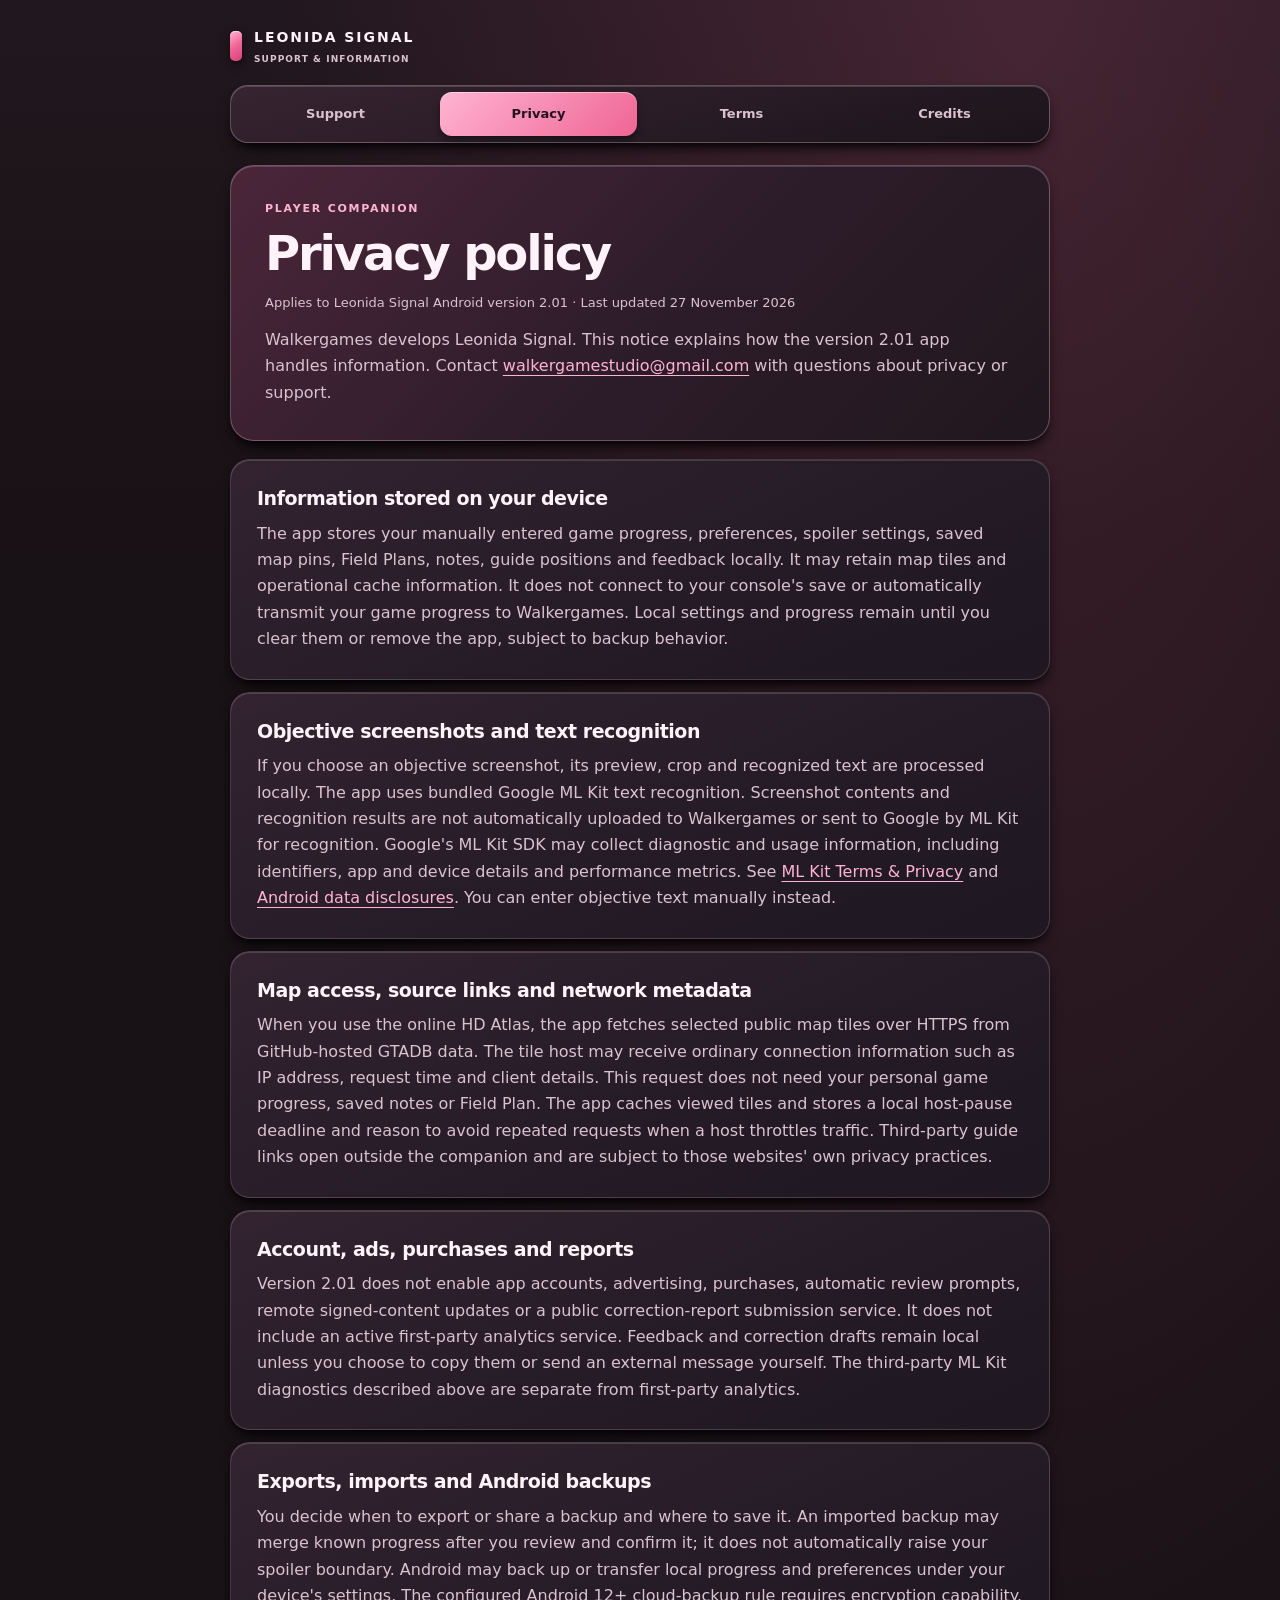
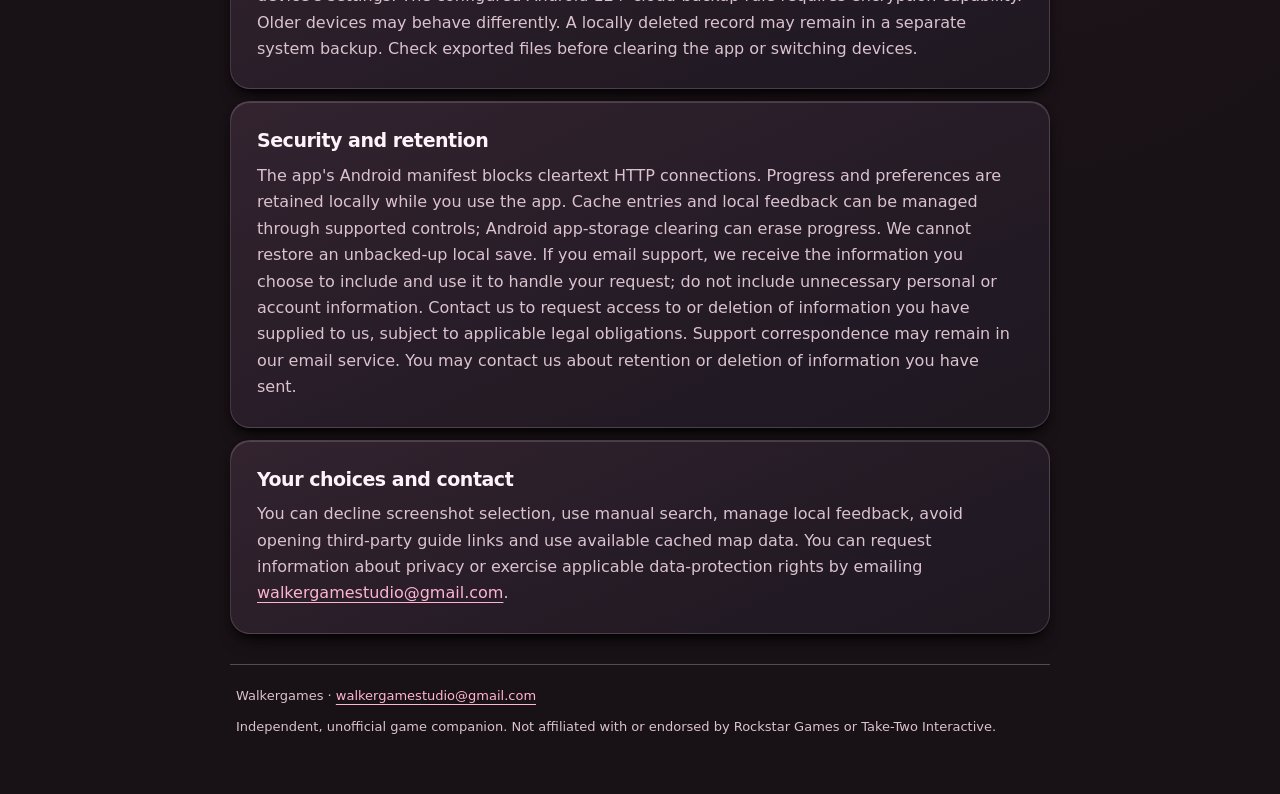
==== privacy.html @ 20c1fa0f "Publish support site: privacy.html" ====
<!doctype html>
<html lang="en"><head><meta charset="utf-8"><meta name="viewport" content="width=device-width,initial-scale=1"><meta name="robots" content="noindex,follow"><meta name="theme-color" content="#181115"><meta name="color-scheme" content="dark"><meta http-equiv="Content-Security-Policy" content="default-src 'none'; style-src 'self'; base-uri 'none'; form-action 'none'"><title>Privacy policy | Leonida Signal</title><link rel="stylesheet" href="style.css"></head><body><a class="skip" href="#content">Skip to content</a><main id="content"><header><div class="brand"><span>LEONIDA SIGNAL<small>SUPPORT &amp; INFORMATION</small></span></div><nav aria-label="Support pages"><a href="index.html">Support</a><a href="privacy.html" aria-current="page">Privacy</a><a href="terms.html">Terms</a><a href="credits.html">Credits</a></nav></header><div class="intro"><p class="eyebrow">Player companion</p><h1>Privacy policy</h1><p class="meta">Applies to Leonida Signal Android version 2.01 · Last updated 27 November 2026</p>
<p>Walkergames develops Leonida Signal. This notice explains how the version 2.01 app handles information. Contact <a href="mailto:walkergamestudio@gmail.com">walkergamestudio@gmail.com</a> with questions about privacy or support.</p>
</div><section class="section"><h2>Information stored on your device</h2><p>The app stores your manually entered game progress, preferences, spoiler settings, saved map pins, Field Plans, notes, guide positions and feedback locally. It may retain map tiles and operational cache information. It does not connect to your console's save or automatically transmit your game progress to Walkergames. Local settings and progress remain until you clear them or remove the app, subject to backup behavior.</p>
</section><section class="section"><h2>Objective screenshots and text recognition</h2><p>If you choose an objective screenshot, its preview, crop and recognized text are processed locally. The app uses bundled Google ML Kit text recognition. Screenshot contents and recognition results are not automatically uploaded to Walkergames or sent to Google by ML Kit for recognition. Google's ML Kit SDK may collect diagnostic and usage information, including identifiers, app and device details and performance metrics. See <a href="https://developers.google.com/ml-kit/terms">ML Kit Terms &amp; Privacy</a> and <a href="https://developers.google.com/ml-kit/android-data-disclosure">Android data disclosures</a>. You can enter objective text manually instead.</p>
</section><section class="section"><h2>Map access, source links and network metadata</h2><p>When you use the online HD Atlas, the app fetches selected public map tiles over HTTPS from GitHub-hosted GTADB data. The tile host may receive ordinary connection information such as IP address, request time and client details. This request does not need your personal game progress, saved notes or Field Plan. The app caches viewed tiles and stores a local host-pause deadline and reason to avoid repeated requests when a host throttles traffic. Third-party guide links open outside the companion and are subject to those websites' own privacy practices.</p>
</section><section class="section"><h2>Account, ads, purchases and reports</h2><p>Version 2.01 does not enable app accounts, advertising, purchases, automatic review prompts, remote signed-content updates or a public correction-report submission service. It does not include an active first-party analytics service. Feedback and correction drafts remain local unless you choose to copy them or send an external message yourself. The third-party ML Kit diagnostics described above are separate from first-party analytics.</p>
</section><section class="section"><h2>Exports, imports and Android backups</h2><p>You decide when to export or share a backup and where to save it. An imported backup may merge known progress after you review and confirm it; it does not automatically raise your spoiler boundary. Android may back up or transfer local progress and preferences under your device's settings. The configured Android 12+ cloud-backup rule requires encryption capability. Older devices may behave differently. A locally deleted record may remain in a separate system backup. Check exported files before clearing the app or switching devices.</p>
</section><section class="section"><h2>Security and retention</h2><p>The app's Android manifest blocks cleartext HTTP connections. Progress and preferences are retained locally while you use the app. Cache entries and local feedback can be managed through supported controls; Android app-storage clearing can erase progress. We cannot restore an unbacked-up local save. If you email support, we receive the information you choose to include and use it to handle your request; do not include unnecessary personal or account information. Contact us to request access to or deletion of information you have supplied to us, subject to applicable legal obligations. Support correspondence may remain in our email service. You may contact us about retention or deletion of information you have sent.</p>
</section><section class="section"><h2>Your choices and contact</h2><p>You can decline screenshot selection, use manual search, manage local feedback, avoid opening third-party guide links and use available cached map data. You can request information about privacy or exercise applicable data-protection rights by emailing <a href="mailto:walkergamestudio@gmail.com">walkergamestudio@gmail.com</a>.</p></section><footer>Walkergames · <a href="mailto:walkergamestudio@gmail.com">walkergamestudio@gmail.com</a><p>Independent, unofficial game companion. Not affiliated with or endorsed by Rockstar Games or Take-Two Interactive.</p></footer></main></body></html>
---- style.css ----
/* Leonida Signal: app-matched dark surfaces, pink gradients and tight depth.
   No external fonts, images, libraries or tracking. */
:root{color-scheme:dark;--ink:#181115;--panel:#21171e;--text:#fff2f8;--muted:#dbc2cf;--pink:#ef6595;--light:#ffb4d2;--deep:#d8417a;--rim:rgba(255,221,238,.28);--depth:inset 0 1px 0 rgba(255,255,255,.15),0 5px 9px -4px rgba(0,0,0,.9),0 11px 19px -10px rgba(0,0,0,.96)}
*{box-sizing:border-box}html{background:var(--ink);font:16px/1.65 system-ui,-apple-system,BlinkMacSystemFont,"Segoe UI",sans-serif;color:var(--text)}body{margin:0;background:radial-gradient(ellipse at 80% 0,rgba(239,101,149,.18),transparent 48rem),linear-gradient(180deg,#21171e,#181115 35rem)}main{width:min(100% - 32px,820px);margin:auto;padding:18px 0 56px}header{padding:8px 0 22px;display:flex;flex-direction:column;gap:18px}.brand{font-size:14px;font-weight:900;letter-spacing:.14em;color:#fff2f8;display:flex;align-items:center;gap:12px}.brand:before{content:"";width:12px;height:30px;border-radius:5px;background:linear-gradient(145deg,#ffb4d2,#ef6595,#d8417a);box-shadow:0 3px 8px #0008,inset 0 1px 0 #fff8}.brand span{display:block}.brand small{display:block;font-size:9px;letter-spacing:.12em;font-weight:650;color:var(--muted);margin-top:3px}nav{display:grid;grid-template-columns:repeat(4,minmax(0,1fr));gap:6px;background:linear-gradient(165deg,#372431,#1c141b);padding:6px;border:1px solid var(--rim);border-radius:18px;box-shadow:var(--depth)}nav a{min-width:0;min-height:44px;display:flex;align-items:center;justify-content:center;text-decoration:none;font-size:13px;font-weight:700;border-radius:12px;color:var(--muted)}nav a[aria-current=page]{color:#24131e;background:linear-gradient(135deg,#ffb4d2,#ef6595);box-shadow:inset 0 1px 0 #fff6,0 4px 7px #0006}nav a:hover:not([aria-current]){background:#fff1;color:var(--text)}.intro{position:relative;overflow:hidden;background:linear-gradient(135deg,#4b2639 0%,#2c1c29 55%,#21171e 100%);border:1px solid var(--rim);border-radius:24px;padding:clamp(20px,4vw,34px);box-shadow:var(--depth);margin:0 0 18px}.eyebrow{color:var(--light);font-size:11px;font-weight:800;letter-spacing:.16em;text-transform:uppercase;margin:0 0 8px}h1{font-size:clamp(31px,6vw,48px);letter-spacing:-.045em;line-height:1.13;margin:0 0 12px;font-weight:850}h2{font-size:19px;line-height:1.3;letter-spacing:-.025em;margin:0 0 10px;font-weight:750}p{margin:0 0 13px;color:var(--muted)}p:last-child{margin-bottom:0}a{color:var(--light);text-underline-offset:4px;overflow-wrap:anywhere}a:focus-visible{outline:2px solid var(--light);outline-offset:4px}.section{background:linear-gradient(155deg,#32232f,#211923 75%,#1f1821);border:1px solid rgba(255,221,238,.16);border-radius:20px;padding:clamp(18px,3vw,26px);margin:12px 0;box-shadow:var(--depth)}.meta{font-size:13px;color:var(--muted)}.bento{display:grid;grid-template-columns:1fr 1fr;gap:12px;margin:18px 0}.bento a{display:flex;flex-direction:column;min-height:126px;gap:8px;padding:18px;border:1px solid var(--rim);background:linear-gradient(145deg,#362331,#211923);border-radius:20px;text-decoration:none;box-shadow:var(--depth);color:var(--text)}.bento strong{font-size:18px}.bento small{color:var(--muted);font-size:13px}.bento .arrow{margin-top:auto;align-self:flex-end;display:grid;place-items:center;width:30px;height:30px;background:linear-gradient(155deg,#553647,#2b1d2a);border:1px solid var(--rim);border-radius:50%;color:var(--light)}.contact{display:inline-flex;align-items:center;min-height:44px;margin-top:12px;padding:10px 16px;border-radius:12px;background:linear-gradient(135deg,#ffb4d2,#ef6595);color:#27121f;text-decoration:none;font-weight:800;box-shadow:0 4px 9px #0009;max-width:100%}footer{border-top:1px solid var(--rim);padding:20px 6px 0;margin-top:30px;font-size:13px;color:var(--muted)}footer p{margin-top:10px}.skip{position:absolute;left:-9999px}.skip:focus{left:12px;top:8px;background:#21171e;padding:10px;z-index:10}@media(max-width:370px){main{width:calc(100% - 22px)}nav a{font-size:12px}.bento{grid-template-columns:1fr}.intro{padding:20px}}@media(prefers-reduced-motion:reduce){*{scroll-behavior:auto}}
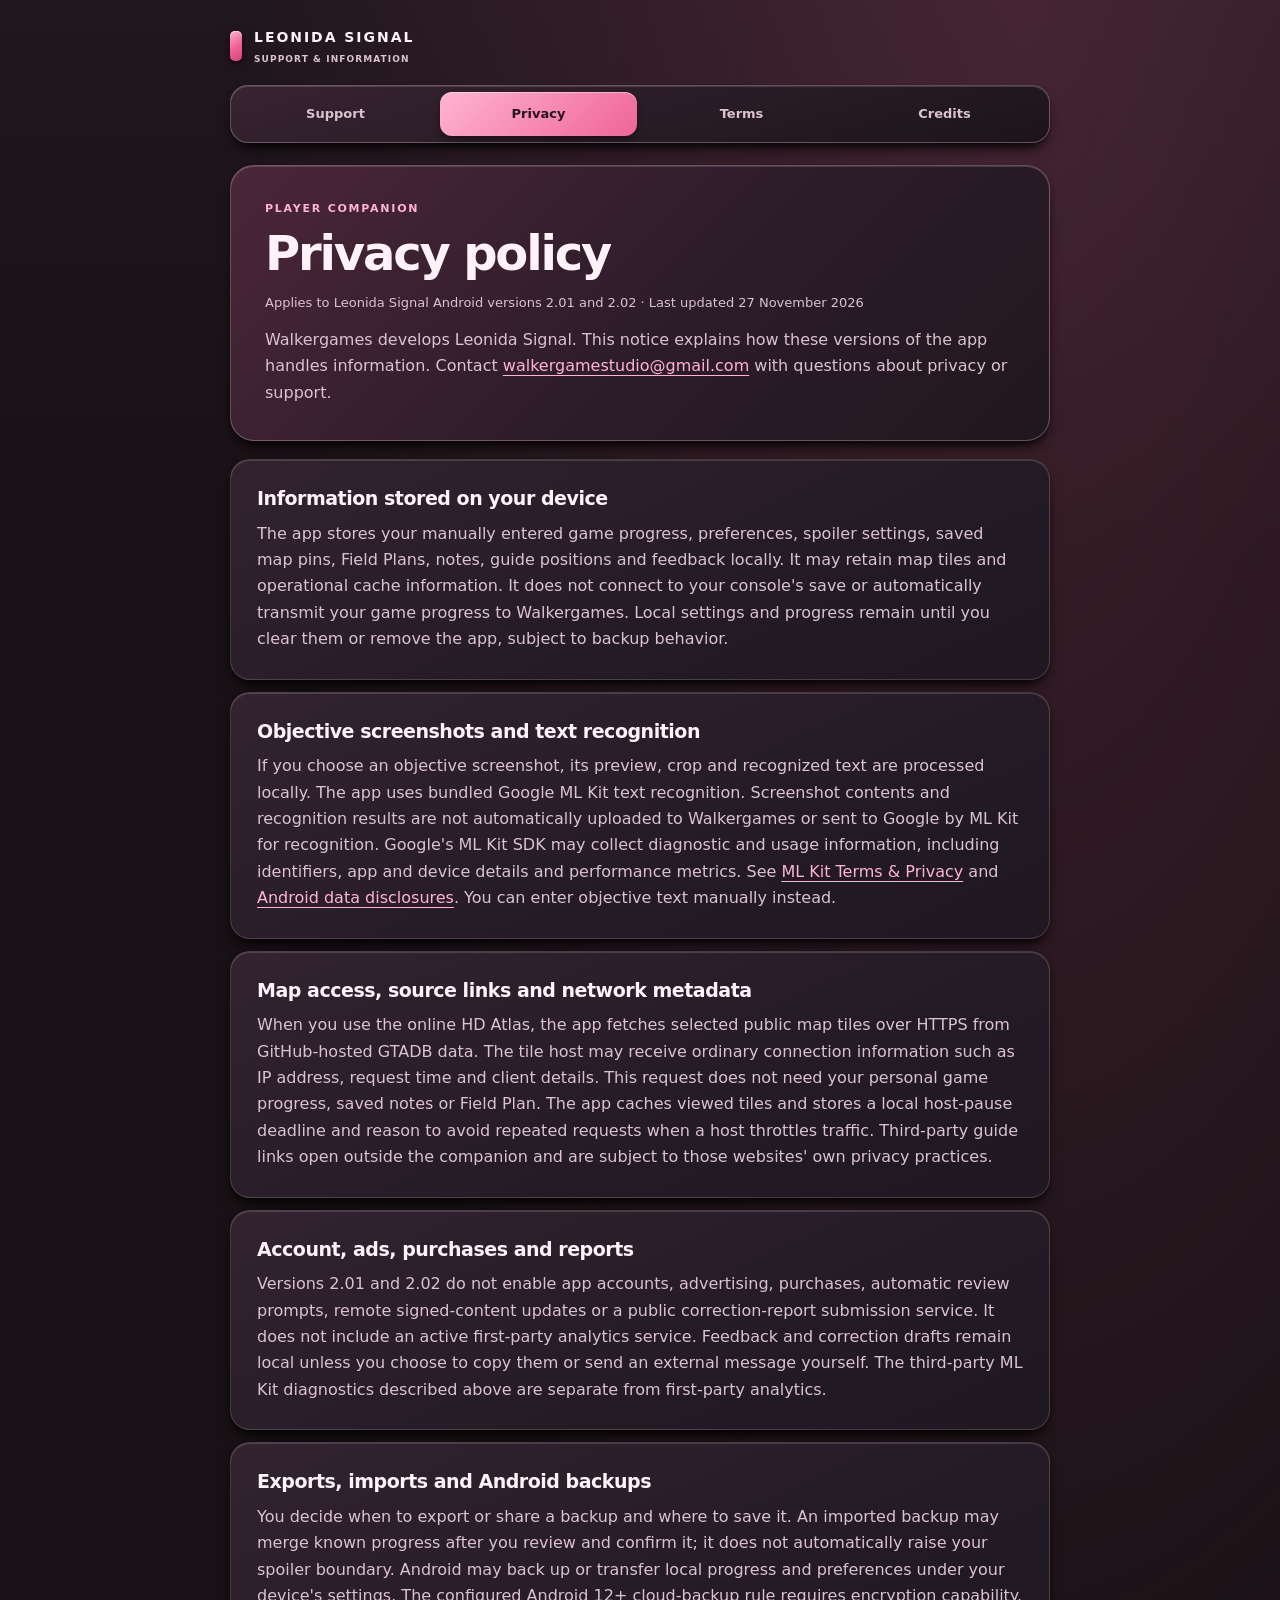
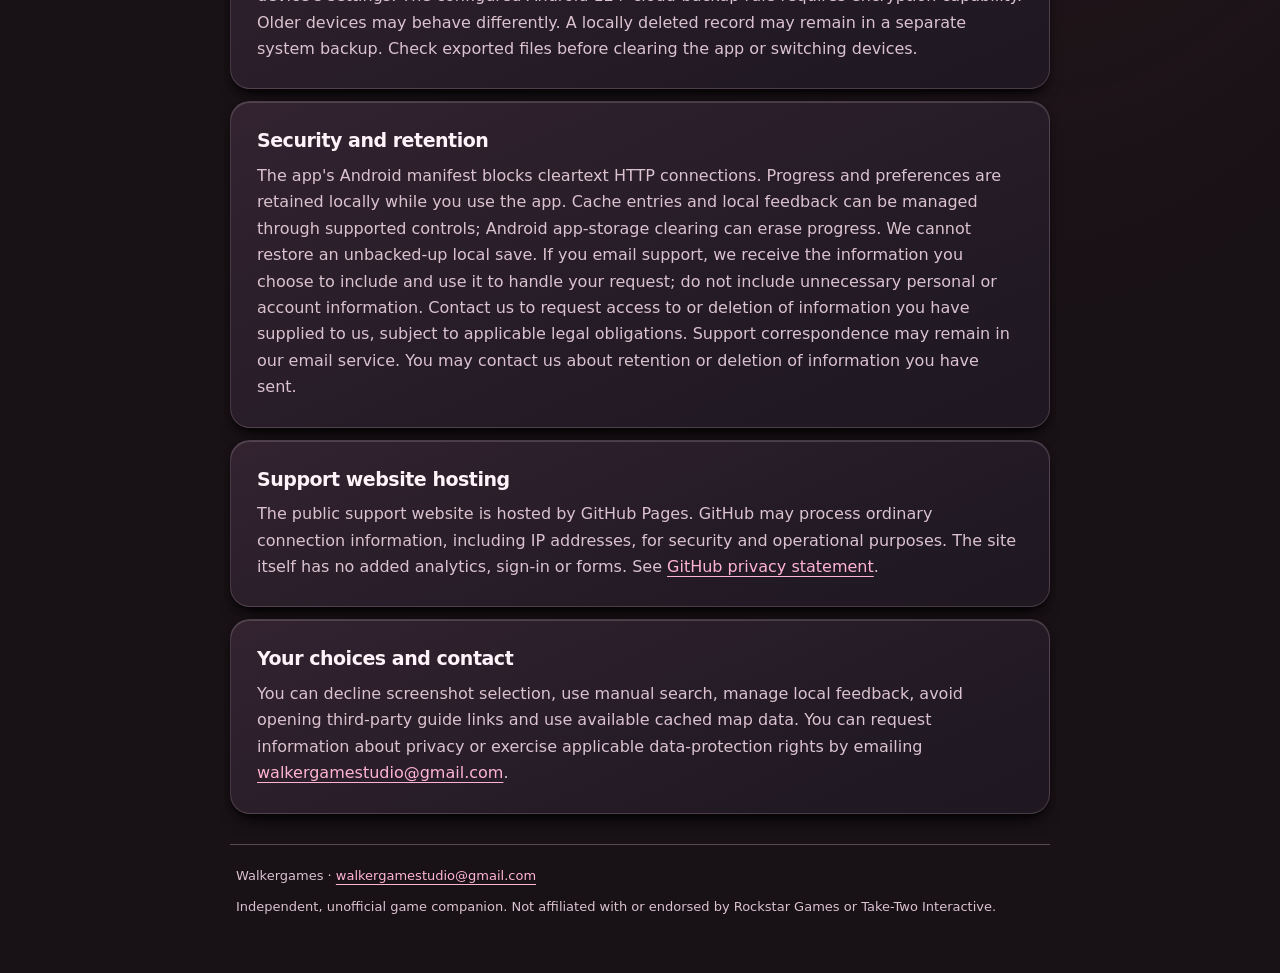
==== commit 6941aec5: "Keep support notice aligned with compliance-only app update" ====
--- a/privacy.html
+++ b/privacy.html
@@ -1,10 +1,10 @@
 <!doctype html>
-<html lang="en"><head><meta charset="utf-8"><meta name="viewport" content="width=device-width,initial-scale=1"><meta name="robots" content="noindex,follow"><meta name="theme-color" content="#181115"><meta name="color-scheme" content="dark"><meta http-equiv="Content-Security-Policy" content="default-src 'none'; style-src 'self'; base-uri 'none'; form-action 'none'"><title>Privacy policy | Leonida Signal</title><link rel="stylesheet" href="style.css"></head><body><a class="skip" href="#content">Skip to content</a><main id="content"><header><div class="brand"><span>LEONIDA SIGNAL<small>SUPPORT &amp; INFORMATION</small></span></div><nav aria-label="Support pages"><a href="index.html">Support</a><a href="privacy.html" aria-current="page">Privacy</a><a href="terms.html">Terms</a><a href="credits.html">Credits</a></nav></header><div class="intro"><p class="eyebrow">Player companion</p><h1>Privacy policy</h1><p class="meta">Applies to Leonida Signal Android version 2.01 · Last updated 27 November 2026</p>
-<p>Walkergames develops Leonida Signal. This notice explains how the version 2.01 app handles information. Contact <a href="mailto:walkergamestudio@gmail.com">walkergamestudio@gmail.com</a> with questions about privacy or support.</p>
+<html lang="en"><head><meta charset="utf-8"><meta name="viewport" content="width=device-width,initial-scale=1"><meta name="robots" content="noindex,follow"><meta name="theme-color" content="#181115"><meta name="color-scheme" content="dark"><meta http-equiv="Content-Security-Policy" content="default-src 'none'; style-src 'self'; base-uri 'none'; form-action 'none'"><title>Privacy policy | Leonida Signal</title><link rel="stylesheet" href="style.css"></head><body><a class="skip" href="#content">Skip to content</a><main id="content"><header><div class="brand"><span>LEONIDA SIGNAL<small>SUPPORT &amp; INFORMATION</small></span></div><nav aria-label="Support pages"><a href="index.html">Support</a><a href="privacy.html" aria-current="page">Privacy</a><a href="terms.html">Terms</a><a href="credits.html">Credits</a></nav></header><div class="intro"><p class="eyebrow">Player companion</p><h1>Privacy policy</h1><p class="meta">Applies to Leonida Signal Android versions 2.01 and 2.02 · Last updated 27 November 2026</p>
+<p>Walkergames develops Leonida Signal. This notice explains how these versions of the app handles information. Contact <a href="mailto:walkergamestudio@gmail.com">walkergamestudio@gmail.com</a> with questions about privacy or support.</p>
 </div><section class="section"><h2>Information stored on your device</h2><p>The app stores your manually entered game progress, preferences, spoiler settings, saved map pins, Field Plans, notes, guide positions and feedback locally. It may retain map tiles and operational cache information. It does not connect to your console's save or automatically transmit your game progress to Walkergames. Local settings and progress remain until you clear them or remove the app, subject to backup behavior.</p>
 </section><section class="section"><h2>Objective screenshots and text recognition</h2><p>If you choose an objective screenshot, its preview, crop and recognized text are processed locally. The app uses bundled Google ML Kit text recognition. Screenshot contents and recognition results are not automatically uploaded to Walkergames or sent to Google by ML Kit for recognition. Google's ML Kit SDK may collect diagnostic and usage information, including identifiers, app and device details and performance metrics. See <a href="https://developers.google.com/ml-kit/terms">ML Kit Terms &amp; Privacy</a> and <a href="https://developers.google.com/ml-kit/android-data-disclosure">Android data disclosures</a>. You can enter objective text manually instead.</p>
 </section><section class="section"><h2>Map access, source links and network metadata</h2><p>When you use the online HD Atlas, the app fetches selected public map tiles over HTTPS from GitHub-hosted GTADB data. The tile host may receive ordinary connection information such as IP address, request time and client details. This request does not need your personal game progress, saved notes or Field Plan. The app caches viewed tiles and stores a local host-pause deadline and reason to avoid repeated requests when a host throttles traffic. Third-party guide links open outside the companion and are subject to those websites' own privacy practices.</p>
-</section><section class="section"><h2>Account, ads, purchases and reports</h2><p>Version 2.01 does not enable app accounts, advertising, purchases, automatic review prompts, remote signed-content updates or a public correction-report submission service. It does not include an active first-party analytics service. Feedback and correction drafts remain local unless you choose to copy them or send an external message yourself. The third-party ML Kit diagnostics described above are separate from first-party analytics.</p>
+</section><section class="section"><h2>Account, ads, purchases and reports</h2><p>Versions 2.01 and 2.02 do not enable app accounts, advertising, purchases, automatic review prompts, remote signed-content updates or a public correction-report submission service. It does not include an active first-party analytics service. Feedback and correction drafts remain local unless you choose to copy them or send an external message yourself. The third-party ML Kit diagnostics described above are separate from first-party analytics.</p>
 </section><section class="section"><h2>Exports, imports and Android backups</h2><p>You decide when to export or share a backup and where to save it. An imported backup may merge known progress after you review and confirm it; it does not automatically raise your spoiler boundary. Android may back up or transfer local progress and preferences under your device's settings. The configured Android 12+ cloud-backup rule requires encryption capability. Older devices may behave differently. A locally deleted record may remain in a separate system backup. Check exported files before clearing the app or switching devices.</p>
 </section><section class="section"><h2>Security and retention</h2><p>The app's Android manifest blocks cleartext HTTP connections. Progress and preferences are retained locally while you use the app. Cache entries and local feedback can be managed through supported controls; Android app-storage clearing can erase progress. We cannot restore an unbacked-up local save. If you email support, we receive the information you choose to include and use it to handle your request; do not include unnecessary personal or account information. Contact us to request access to or deletion of information you have supplied to us, subject to applicable legal obligations. Support correspondence may remain in our email service. You may contact us about retention or deletion of information you have sent.</p>
-</section><section class="section"><h2>Your choices and contact</h2><p>You can decline screenshot selection, use manual search, manage local feedback, avoid opening third-party guide links and use available cached map data. You can request information about privacy or exercise applicable data-protection rights by emailing <a href="mailto:walkergamestudio@gmail.com">walkergamestudio@gmail.com</a>.</p></section><footer>Walkergames · <a href="mailto:walkergamestudio@gmail.com">walkergamestudio@gmail.com</a><p>Independent, unofficial game companion. Not affiliated with or endorsed by Rockstar Games or Take-Two Interactive.</p></footer></main></body></html>+</section><section class="section"><h2>Support website hosting</h2><p>The public support website is hosted by GitHub Pages. GitHub may process ordinary connection information, including IP addresses, for security and operational purposes. The site itself has no added analytics, sign-in or forms. See <a href="https://docs.github.com/en/site-policy/privacy-policies/github-general-privacy-statement">GitHub privacy statement</a>.</p></section><section class="section"><h2>Your choices and contact</h2><p>You can decline screenshot selection, use manual search, manage local feedback, avoid opening third-party guide links and use available cached map data. You can request information about privacy or exercise applicable data-protection rights by emailing <a href="mailto:walkergamestudio@gmail.com">walkergamestudio@gmail.com</a>.</p></section><footer>Walkergames · <a href="mailto:walkergamestudio@gmail.com">walkergamestudio@gmail.com</a><p>Independent, unofficial game companion. Not affiliated with or endorsed by Rockstar Games or Take-Two Interactive.</p></footer></main></body></html>
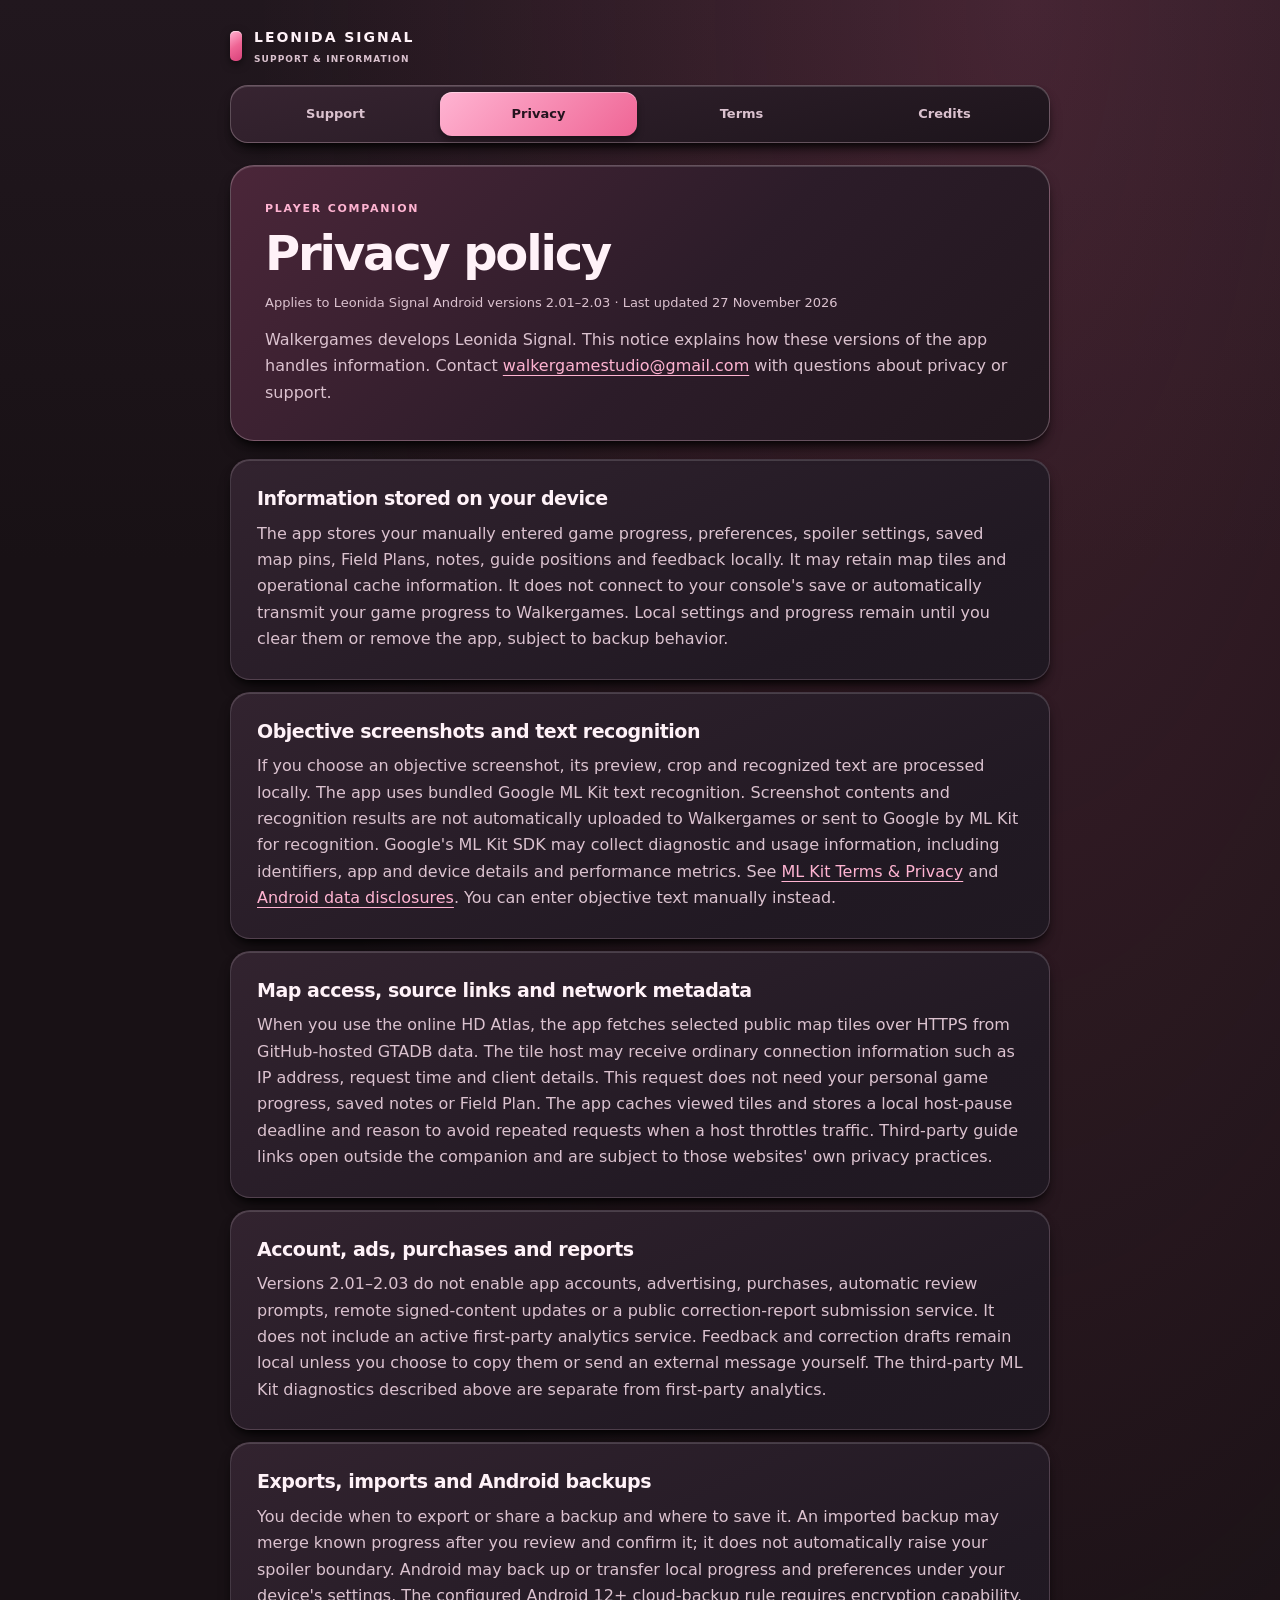
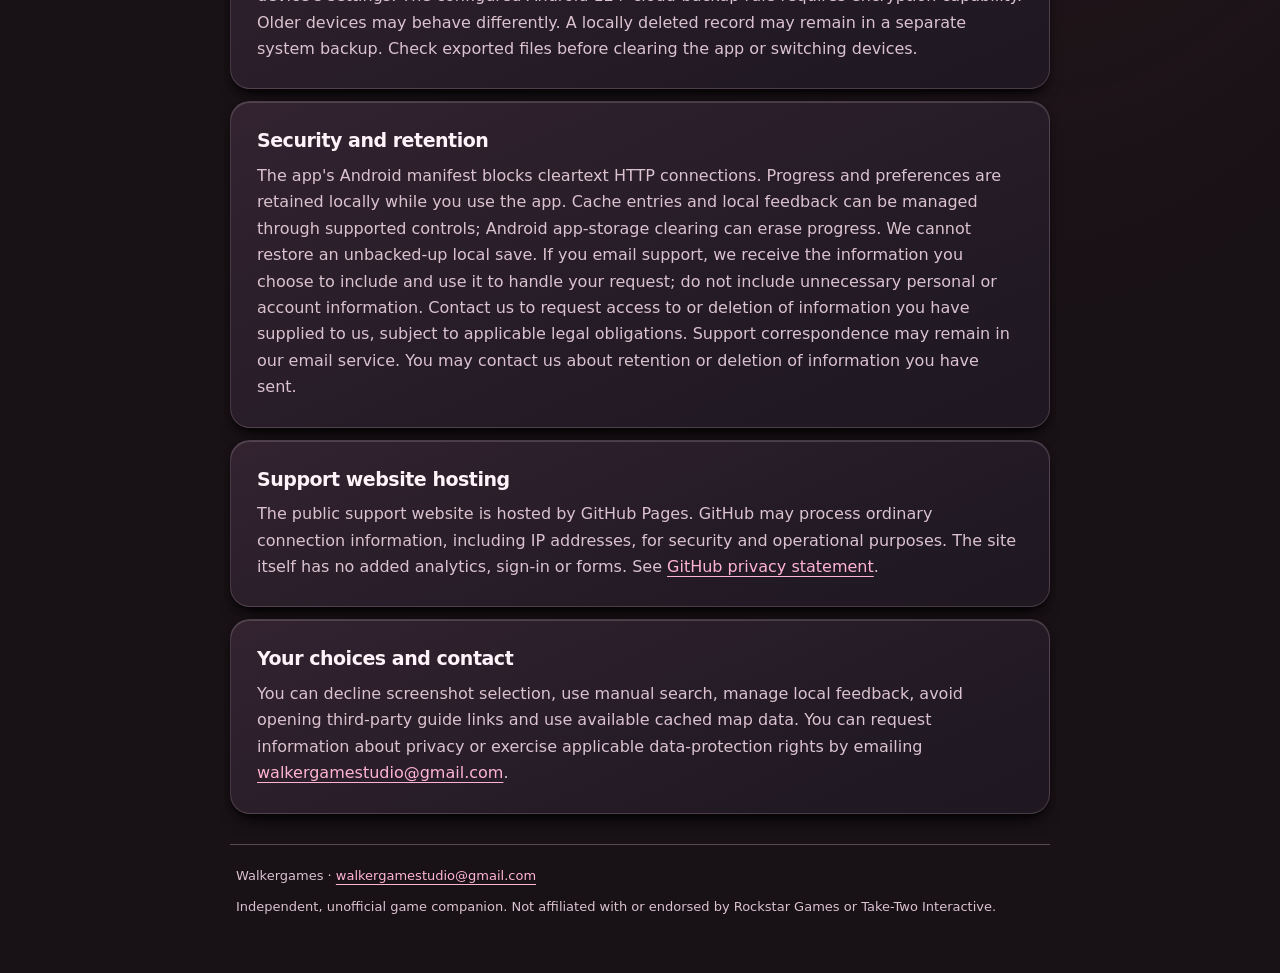
==== commit efbacafe: "Include lifecycle-only Android update in existing policy scope" ====
--- a/privacy.html
+++ b/privacy.html
@@ -1,10 +1,10 @@
 <!doctype html>
-<html lang="en"><head><meta charset="utf-8"><meta name="viewport" content="width=device-width,initial-scale=1"><meta name="robots" content="noindex,follow"><meta name="theme-color" content="#181115"><meta name="color-scheme" content="dark"><meta http-equiv="Content-Security-Policy" content="default-src 'none'; style-src 'self'; base-uri 'none'; form-action 'none'"><title>Privacy policy | Leonida Signal</title><link rel="stylesheet" href="style.css"></head><body><a class="skip" href="#content">Skip to content</a><main id="content"><header><div class="brand"><span>LEONIDA SIGNAL<small>SUPPORT &amp; INFORMATION</small></span></div><nav aria-label="Support pages"><a href="index.html">Support</a><a href="privacy.html" aria-current="page">Privacy</a><a href="terms.html">Terms</a><a href="credits.html">Credits</a></nav></header><div class="intro"><p class="eyebrow">Player companion</p><h1>Privacy policy</h1><p class="meta">Applies to Leonida Signal Android versions 2.01 and 2.02 · Last updated 27 November 2026</p>
+<html lang="en"><head><meta charset="utf-8"><meta name="viewport" content="width=device-width,initial-scale=1"><meta name="robots" content="noindex,follow"><meta name="theme-color" content="#181115"><meta name="color-scheme" content="dark"><meta http-equiv="Content-Security-Policy" content="default-src 'none'; style-src 'self'; base-uri 'none'; form-action 'none'"><title>Privacy policy | Leonida Signal</title><link rel="stylesheet" href="style.css"></head><body><a class="skip" href="#content">Skip to content</a><main id="content"><header><div class="brand"><span>LEONIDA SIGNAL<small>SUPPORT &amp; INFORMATION</small></span></div><nav aria-label="Support pages"><a href="index.html">Support</a><a href="privacy.html" aria-current="page">Privacy</a><a href="terms.html">Terms</a><a href="credits.html">Credits</a></nav></header><div class="intro"><p class="eyebrow">Player companion</p><h1>Privacy policy</h1><p class="meta">Applies to Leonida Signal Android versions 2.01–2.03 · Last updated 27 November 2026</p>
 <p>Walkergames develops Leonida Signal. This notice explains how these versions of the app handles information. Contact <a href="mailto:walkergamestudio@gmail.com">walkergamestudio@gmail.com</a> with questions about privacy or support.</p>
 </div><section class="section"><h2>Information stored on your device</h2><p>The app stores your manually entered game progress, preferences, spoiler settings, saved map pins, Field Plans, notes, guide positions and feedback locally. It may retain map tiles and operational cache information. It does not connect to your console's save or automatically transmit your game progress to Walkergames. Local settings and progress remain until you clear them or remove the app, subject to backup behavior.</p>
 </section><section class="section"><h2>Objective screenshots and text recognition</h2><p>If you choose an objective screenshot, its preview, crop and recognized text are processed locally. The app uses bundled Google ML Kit text recognition. Screenshot contents and recognition results are not automatically uploaded to Walkergames or sent to Google by ML Kit for recognition. Google's ML Kit SDK may collect diagnostic and usage information, including identifiers, app and device details and performance metrics. See <a href="https://developers.google.com/ml-kit/terms">ML Kit Terms &amp; Privacy</a> and <a href="https://developers.google.com/ml-kit/android-data-disclosure">Android data disclosures</a>. You can enter objective text manually instead.</p>
 </section><section class="section"><h2>Map access, source links and network metadata</h2><p>When you use the online HD Atlas, the app fetches selected public map tiles over HTTPS from GitHub-hosted GTADB data. The tile host may receive ordinary connection information such as IP address, request time and client details. This request does not need your personal game progress, saved notes or Field Plan. The app caches viewed tiles and stores a local host-pause deadline and reason to avoid repeated requests when a host throttles traffic. Third-party guide links open outside the companion and are subject to those websites' own privacy practices.</p>
-</section><section class="section"><h2>Account, ads, purchases and reports</h2><p>Versions 2.01 and 2.02 do not enable app accounts, advertising, purchases, automatic review prompts, remote signed-content updates or a public correction-report submission service. It does not include an active first-party analytics service. Feedback and correction drafts remain local unless you choose to copy them or send an external message yourself. The third-party ML Kit diagnostics described above are separate from first-party analytics.</p>
+</section><section class="section"><h2>Account, ads, purchases and reports</h2><p>Versions 2.01–2.03 do not enable app accounts, advertising, purchases, automatic review prompts, remote signed-content updates or a public correction-report submission service. It does not include an active first-party analytics service. Feedback and correction drafts remain local unless you choose to copy them or send an external message yourself. The third-party ML Kit diagnostics described above are separate from first-party analytics.</p>
 </section><section class="section"><h2>Exports, imports and Android backups</h2><p>You decide when to export or share a backup and where to save it. An imported backup may merge known progress after you review and confirm it; it does not automatically raise your spoiler boundary. Android may back up or transfer local progress and preferences under your device's settings. The configured Android 12+ cloud-backup rule requires encryption capability. Older devices may behave differently. A locally deleted record may remain in a separate system backup. Check exported files before clearing the app or switching devices.</p>
 </section><section class="section"><h2>Security and retention</h2><p>The app's Android manifest blocks cleartext HTTP connections. Progress and preferences are retained locally while you use the app. Cache entries and local feedback can be managed through supported controls; Android app-storage clearing can erase progress. We cannot restore an unbacked-up local save. If you email support, we receive the information you choose to include and use it to handle your request; do not include unnecessary personal or account information. Contact us to request access to or deletion of information you have supplied to us, subject to applicable legal obligations. Support correspondence may remain in our email service. You may contact us about retention or deletion of information you have sent.</p>
 </section><section class="section"><h2>Support website hosting</h2><p>The public support website is hosted by GitHub Pages. GitHub may process ordinary connection information, including IP addresses, for security and operational purposes. The site itself has no added analytics, sign-in or forms. See <a href="https://docs.github.com/en/site-policy/privacy-policies/github-general-privacy-statement">GitHub privacy statement</a>.</p></section><section class="section"><h2>Your choices and contact</h2><p>You can decline screenshot selection, use manual search, manage local feedback, avoid opening third-party guide links and use available cached map data. You can request information about privacy or exercise applicable data-protection rights by emailing <a href="mailto:walkergamestudio@gmail.com">walkergamestudio@gmail.com</a>.</p></section><footer>Walkergames · <a href="mailto:walkergamestudio@gmail.com">walkergamestudio@gmail.com</a><p>Independent, unofficial game companion. Not affiliated with or endorsed by Rockstar Games or Take-Two Interactive.</p></footer></main></body></html>
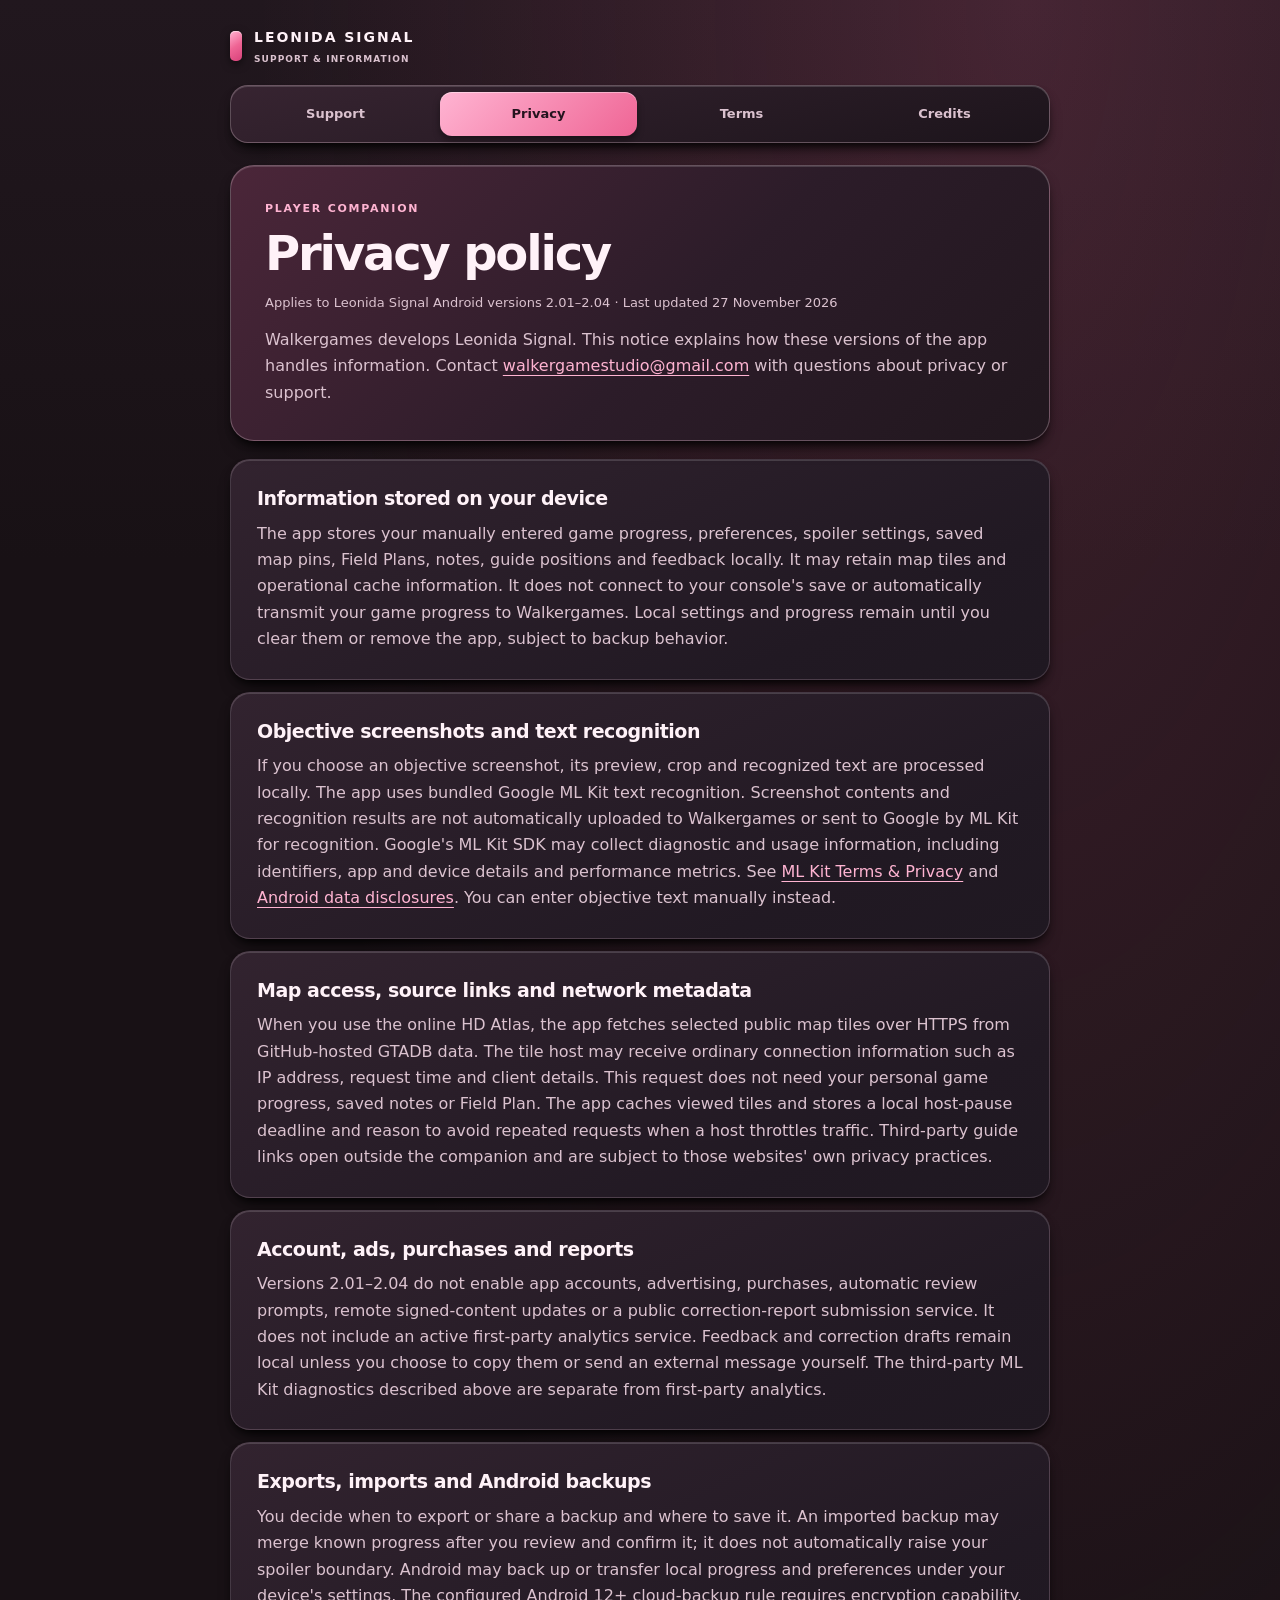
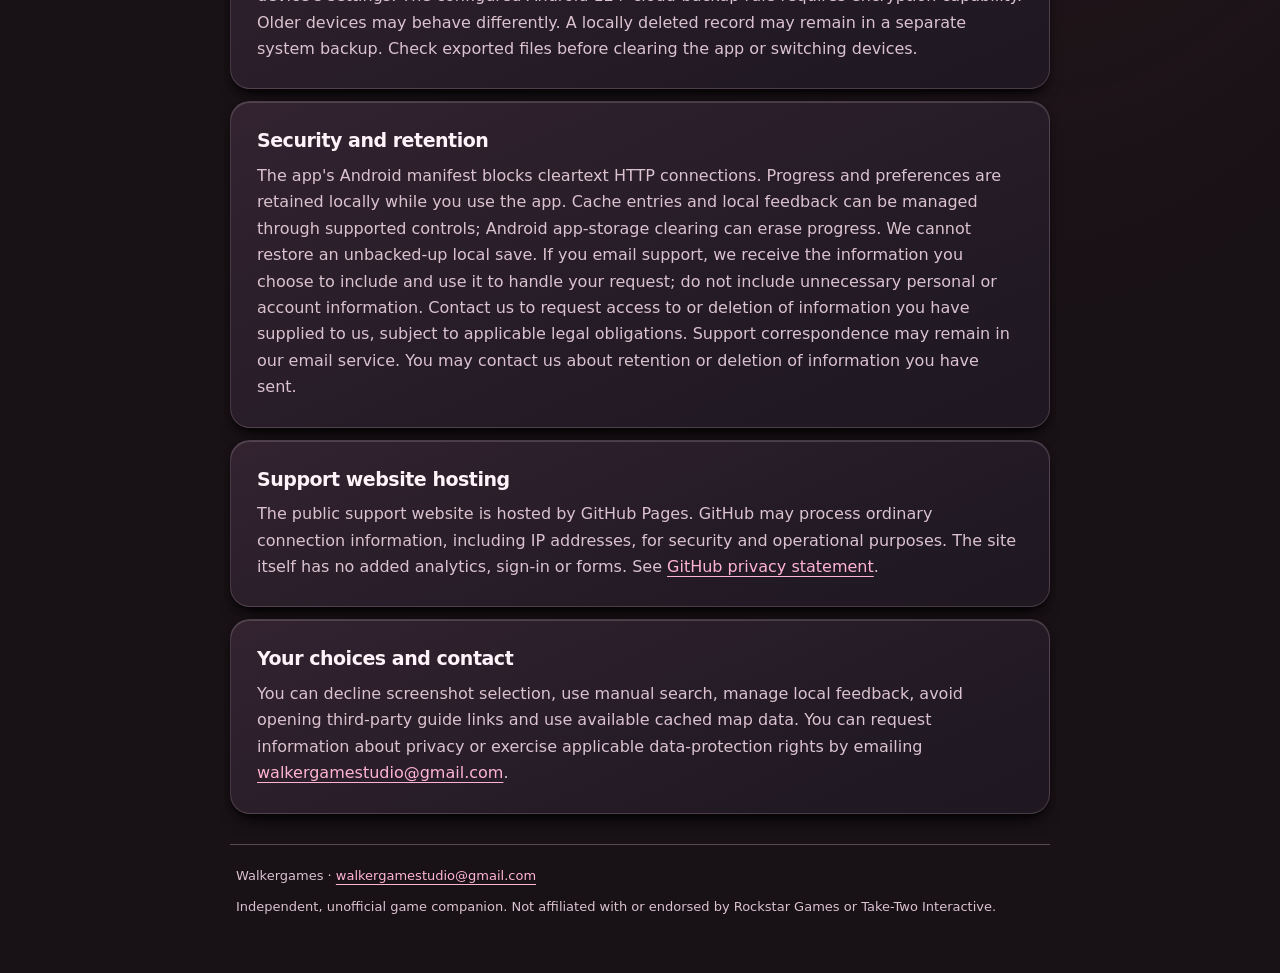
==== commit 892dce3f: "Include optional route content-only update in existing policy scope" ====
--- a/privacy.html
+++ b/privacy.html
@@ -1,10 +1,10 @@
 <!doctype html>
-<html lang="en"><head><meta charset="utf-8"><meta name="viewport" content="width=device-width,initial-scale=1"><meta name="robots" content="noindex,follow"><meta name="theme-color" content="#181115"><meta name="color-scheme" content="dark"><meta http-equiv="Content-Security-Policy" content="default-src 'none'; style-src 'self'; base-uri 'none'; form-action 'none'"><title>Privacy policy | Leonida Signal</title><link rel="stylesheet" href="style.css"></head><body><a class="skip" href="#content">Skip to content</a><main id="content"><header><div class="brand"><span>LEONIDA SIGNAL<small>SUPPORT &amp; INFORMATION</small></span></div><nav aria-label="Support pages"><a href="index.html">Support</a><a href="privacy.html" aria-current="page">Privacy</a><a href="terms.html">Terms</a><a href="credits.html">Credits</a></nav></header><div class="intro"><p class="eyebrow">Player companion</p><h1>Privacy policy</h1><p class="meta">Applies to Leonida Signal Android versions 2.01–2.03 · Last updated 27 November 2026</p>
+<html lang="en"><head><meta charset="utf-8"><meta name="viewport" content="width=device-width,initial-scale=1"><meta name="robots" content="noindex,follow"><meta name="theme-color" content="#181115"><meta name="color-scheme" content="dark"><meta http-equiv="Content-Security-Policy" content="default-src 'none'; style-src 'self'; base-uri 'none'; form-action 'none'"><title>Privacy policy | Leonida Signal</title><link rel="stylesheet" href="style.css"></head><body><a class="skip" href="#content">Skip to content</a><main id="content"><header><div class="brand"><span>LEONIDA SIGNAL<small>SUPPORT &amp; INFORMATION</small></span></div><nav aria-label="Support pages"><a href="index.html">Support</a><a href="privacy.html" aria-current="page">Privacy</a><a href="terms.html">Terms</a><a href="credits.html">Credits</a></nav></header><div class="intro"><p class="eyebrow">Player companion</p><h1>Privacy policy</h1><p class="meta">Applies to Leonida Signal Android versions 2.01–2.04 · Last updated 27 November 2026</p>
 <p>Walkergames develops Leonida Signal. This notice explains how these versions of the app handles information. Contact <a href="mailto:walkergamestudio@gmail.com">walkergamestudio@gmail.com</a> with questions about privacy or support.</p>
 </div><section class="section"><h2>Information stored on your device</h2><p>The app stores your manually entered game progress, preferences, spoiler settings, saved map pins, Field Plans, notes, guide positions and feedback locally. It may retain map tiles and operational cache information. It does not connect to your console's save or automatically transmit your game progress to Walkergames. Local settings and progress remain until you clear them or remove the app, subject to backup behavior.</p>
 </section><section class="section"><h2>Objective screenshots and text recognition</h2><p>If you choose an objective screenshot, its preview, crop and recognized text are processed locally. The app uses bundled Google ML Kit text recognition. Screenshot contents and recognition results are not automatically uploaded to Walkergames or sent to Google by ML Kit for recognition. Google's ML Kit SDK may collect diagnostic and usage information, including identifiers, app and device details and performance metrics. See <a href="https://developers.google.com/ml-kit/terms">ML Kit Terms &amp; Privacy</a> and <a href="https://developers.google.com/ml-kit/android-data-disclosure">Android data disclosures</a>. You can enter objective text manually instead.</p>
 </section><section class="section"><h2>Map access, source links and network metadata</h2><p>When you use the online HD Atlas, the app fetches selected public map tiles over HTTPS from GitHub-hosted GTADB data. The tile host may receive ordinary connection information such as IP address, request time and client details. This request does not need your personal game progress, saved notes or Field Plan. The app caches viewed tiles and stores a local host-pause deadline and reason to avoid repeated requests when a host throttles traffic. Third-party guide links open outside the companion and are subject to those websites' own privacy practices.</p>
-</section><section class="section"><h2>Account, ads, purchases and reports</h2><p>Versions 2.01–2.03 do not enable app accounts, advertising, purchases, automatic review prompts, remote signed-content updates or a public correction-report submission service. It does not include an active first-party analytics service. Feedback and correction drafts remain local unless you choose to copy them or send an external message yourself. The third-party ML Kit diagnostics described above are separate from first-party analytics.</p>
+</section><section class="section"><h2>Account, ads, purchases and reports</h2><p>Versions 2.01–2.04 do not enable app accounts, advertising, purchases, automatic review prompts, remote signed-content updates or a public correction-report submission service. It does not include an active first-party analytics service. Feedback and correction drafts remain local unless you choose to copy them or send an external message yourself. The third-party ML Kit diagnostics described above are separate from first-party analytics.</p>
 </section><section class="section"><h2>Exports, imports and Android backups</h2><p>You decide when to export or share a backup and where to save it. An imported backup may merge known progress after you review and confirm it; it does not automatically raise your spoiler boundary. Android may back up or transfer local progress and preferences under your device's settings. The configured Android 12+ cloud-backup rule requires encryption capability. Older devices may behave differently. A locally deleted record may remain in a separate system backup. Check exported files before clearing the app or switching devices.</p>
 </section><section class="section"><h2>Security and retention</h2><p>The app's Android manifest blocks cleartext HTTP connections. Progress and preferences are retained locally while you use the app. Cache entries and local feedback can be managed through supported controls; Android app-storage clearing can erase progress. We cannot restore an unbacked-up local save. If you email support, we receive the information you choose to include and use it to handle your request; do not include unnecessary personal or account information. Contact us to request access to or deletion of information you have supplied to us, subject to applicable legal obligations. Support correspondence may remain in our email service. You may contact us about retention or deletion of information you have sent.</p>
 </section><section class="section"><h2>Support website hosting</h2><p>The public support website is hosted by GitHub Pages. GitHub may process ordinary connection information, including IP addresses, for security and operational purposes. The site itself has no added analytics, sign-in or forms. See <a href="https://docs.github.com/en/site-policy/privacy-policies/github-general-privacy-statement">GitHub privacy statement</a>.</p></section><section class="section"><h2>Your choices and contact</h2><p>You can decline screenshot selection, use manual search, manage local feedback, avoid opening third-party guide links and use available cached map data. You can request information about privacy or exercise applicable data-protection rights by emailing <a href="mailto:walkergamestudio@gmail.com">walkergamestudio@gmail.com</a>.</p></section><footer>Walkergames · <a href="mailto:walkergamestudio@gmail.com">walkergamestudio@gmail.com</a><p>Independent, unofficial game companion. Not affiliated with or endorsed by Rockstar Games or Take-Two Interactive.</p></footer></main></body></html>
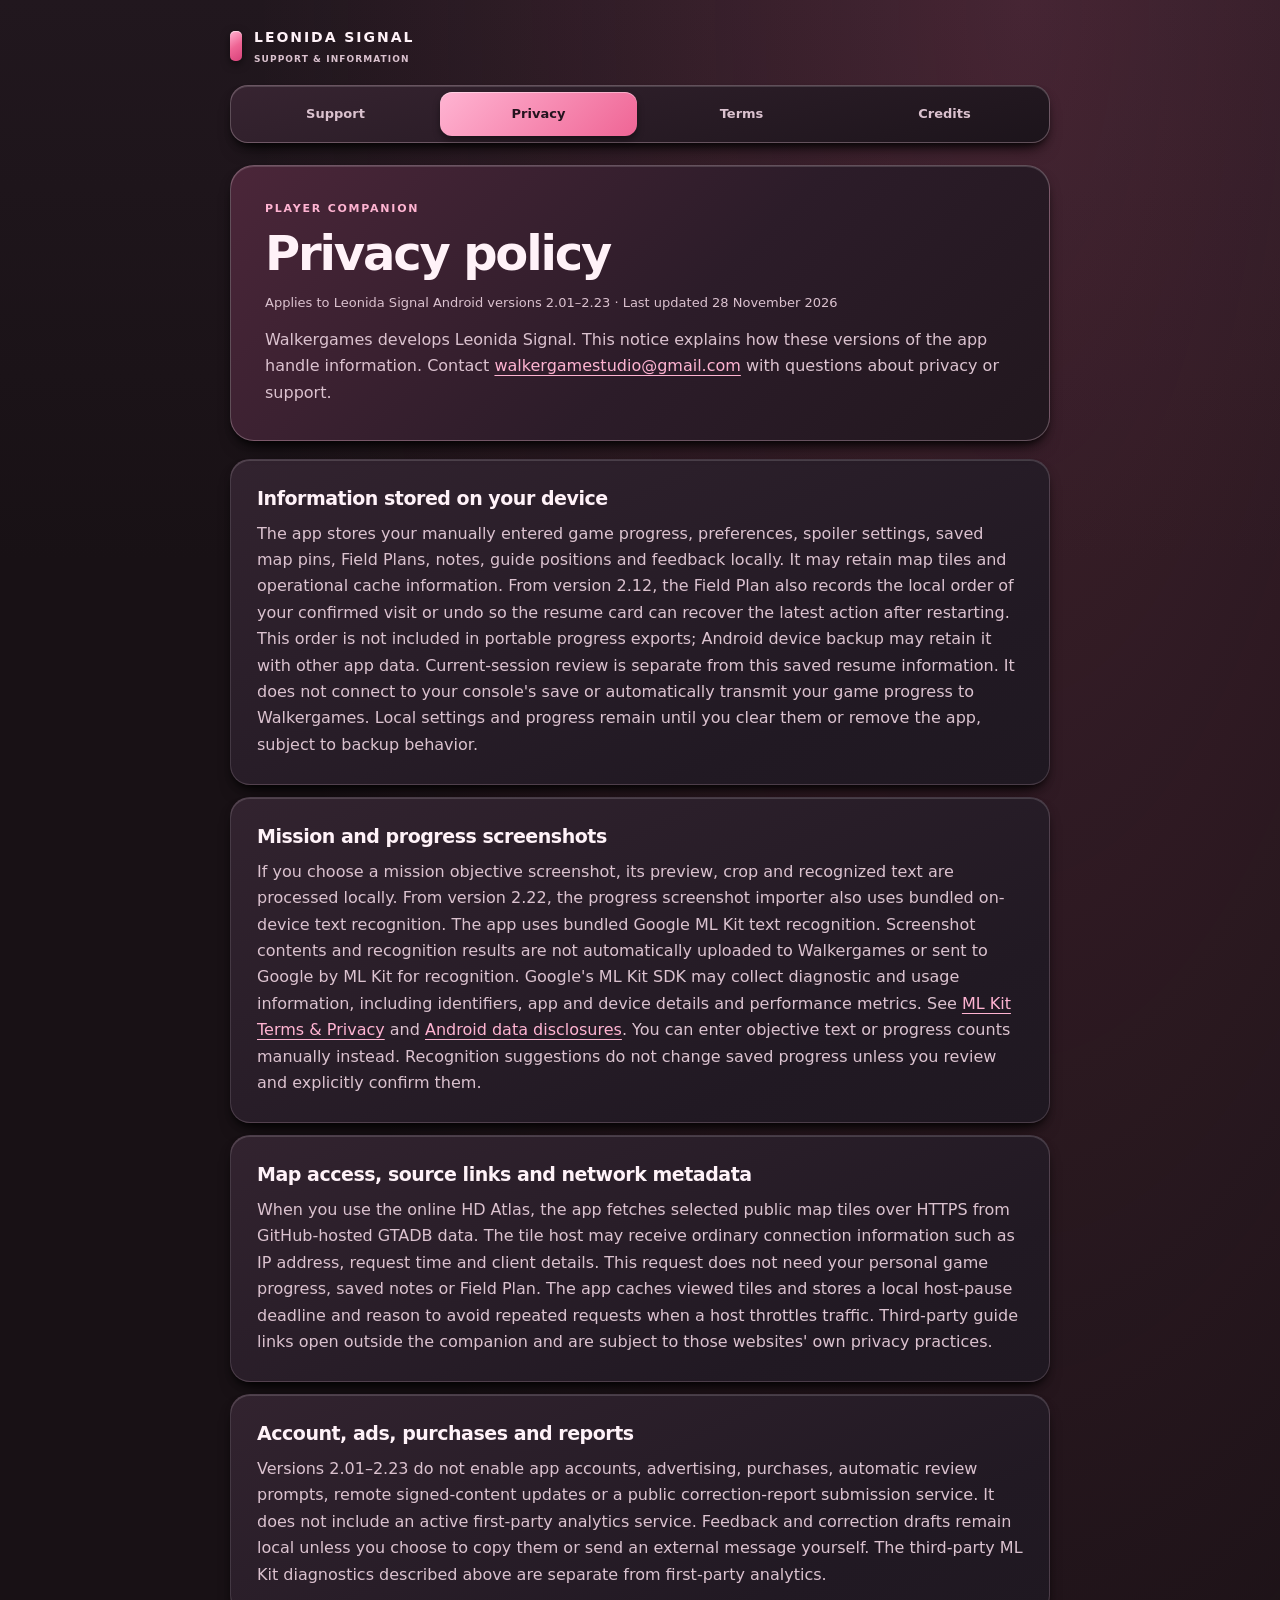
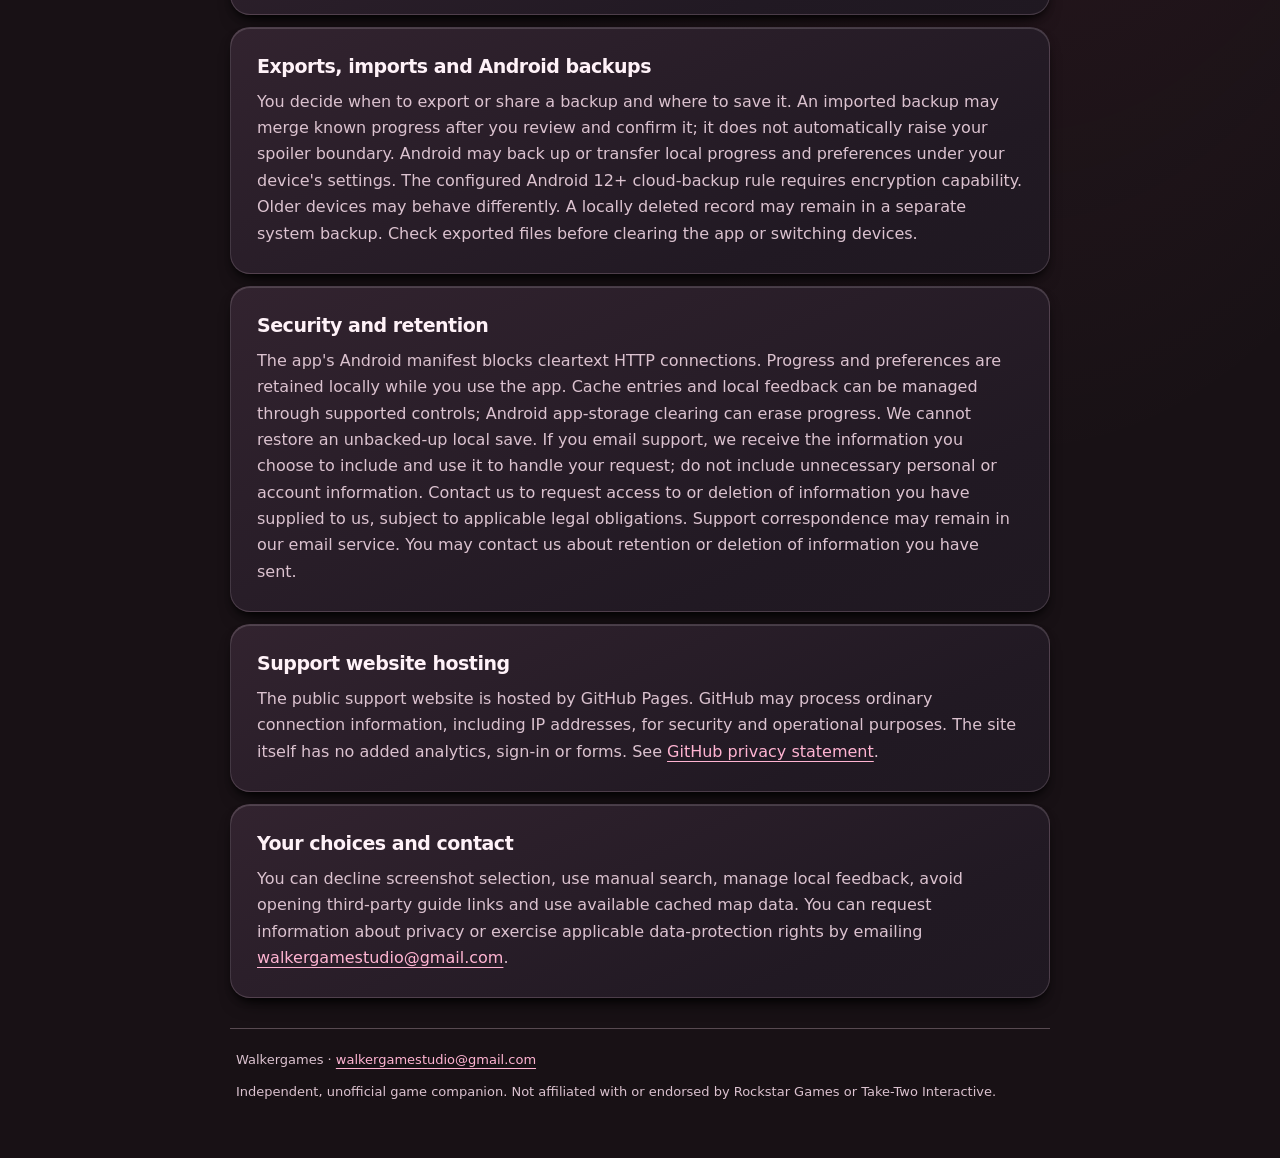
==== commit 9719aff4: "Update technical privacy disclosures through Android 2.23" ====
--- a/privacy.html
+++ b/privacy.html
@@ -1,10 +1,10 @@
 <!doctype html>
-<html lang="en"><head><meta charset="utf-8"><meta name="viewport" content="width=device-width,initial-scale=1"><meta name="robots" content="noindex,follow"><meta name="theme-color" content="#181115"><meta name="color-scheme" content="dark"><meta http-equiv="Content-Security-Policy" content="default-src 'none'; style-src 'self'; base-uri 'none'; form-action 'none'"><title>Privacy policy | Leonida Signal</title><link rel="stylesheet" href="style.css"></head><body><a class="skip" href="#content">Skip to content</a><main id="content"><header><div class="brand"><span>LEONIDA SIGNAL<small>SUPPORT &amp; INFORMATION</small></span></div><nav aria-label="Support pages"><a href="index.html">Support</a><a href="privacy.html" aria-current="page">Privacy</a><a href="terms.html">Terms</a><a href="credits.html">Credits</a></nav></header><div class="intro"><p class="eyebrow">Player companion</p><h1>Privacy policy</h1><p class="meta">Applies to Leonida Signal Android versions 2.01–2.04 · Last updated 27 November 2026</p>
-<p>Walkergames develops Leonida Signal. This notice explains how these versions of the app handles information. Contact <a href="mailto:walkergamestudio@gmail.com">walkergamestudio@gmail.com</a> with questions about privacy or support.</p>
-</div><section class="section"><h2>Information stored on your device</h2><p>The app stores your manually entered game progress, preferences, spoiler settings, saved map pins, Field Plans, notes, guide positions and feedback locally. It may retain map tiles and operational cache information. It does not connect to your console's save or automatically transmit your game progress to Walkergames. Local settings and progress remain until you clear them or remove the app, subject to backup behavior.</p>
-</section><section class="section"><h2>Objective screenshots and text recognition</h2><p>If you choose an objective screenshot, its preview, crop and recognized text are processed locally. The app uses bundled Google ML Kit text recognition. Screenshot contents and recognition results are not automatically uploaded to Walkergames or sent to Google by ML Kit for recognition. Google's ML Kit SDK may collect diagnostic and usage information, including identifiers, app and device details and performance metrics. See <a href="https://developers.google.com/ml-kit/terms">ML Kit Terms &amp; Privacy</a> and <a href="https://developers.google.com/ml-kit/android-data-disclosure">Android data disclosures</a>. You can enter objective text manually instead.</p>
+<html lang="en"><head><meta charset="utf-8"><meta name="viewport" content="width=device-width,initial-scale=1"><meta name="robots" content="noindex,follow"><meta name="theme-color" content="#181115"><meta name="color-scheme" content="dark"><meta http-equiv="Content-Security-Policy" content="default-src 'none'; style-src 'self'; base-uri 'none'; form-action 'none'"><title>Privacy policy | Leonida Signal</title><link rel="stylesheet" href="style.css"></head><body><a class="skip" href="#content">Skip to content</a><main id="content"><header><div class="brand"><span>LEONIDA SIGNAL<small>SUPPORT &amp; INFORMATION</small></span></div><nav aria-label="Support pages"><a href="index.html">Support</a><a href="privacy.html" aria-current="page">Privacy</a><a href="terms.html">Terms</a><a href="credits.html">Credits</a></nav></header><div class="intro"><p class="eyebrow">Player companion</p><h1>Privacy policy</h1><p class="meta">Applies to Leonida Signal Android versions 2.01–2.23 · Last updated 28 November 2026</p>
+<p>Walkergames develops Leonida Signal. This notice explains how these versions of the app handle information. Contact <a href="mailto:walkergamestudio@gmail.com">walkergamestudio@gmail.com</a> with questions about privacy or support.</p>
+</div><section class="section"><h2>Information stored on your device</h2><p>The app stores your manually entered game progress, preferences, spoiler settings, saved map pins, Field Plans, notes, guide positions and feedback locally. It may retain map tiles and operational cache information. From version 2.12, the Field Plan also records the local order of your confirmed visit or undo so the resume card can recover the latest action after restarting. This order is not included in portable progress exports; Android device backup may retain it with other app data. Current-session review is separate from this saved resume information. It does not connect to your console's save or automatically transmit your game progress to Walkergames. Local settings and progress remain until you clear them or remove the app, subject to backup behavior.</p>
+</section><section class="section"><h2>Mission and progress screenshots</h2><p>If you choose a mission objective screenshot, its preview, crop and recognized text are processed locally. From version 2.22, the progress screenshot importer also uses bundled on-device text recognition. The app uses bundled Google ML Kit text recognition. Screenshot contents and recognition results are not automatically uploaded to Walkergames or sent to Google by ML Kit for recognition. Google's ML Kit SDK may collect diagnostic and usage information, including identifiers, app and device details and performance metrics. See <a href="https://developers.google.com/ml-kit/terms">ML Kit Terms &amp; Privacy</a> and <a href="https://developers.google.com/ml-kit/android-data-disclosure">Android data disclosures</a>. You can enter objective text or progress counts manually instead. Recognition suggestions do not change saved progress unless you review and explicitly confirm them.</p>
 </section><section class="section"><h2>Map access, source links and network metadata</h2><p>When you use the online HD Atlas, the app fetches selected public map tiles over HTTPS from GitHub-hosted GTADB data. The tile host may receive ordinary connection information such as IP address, request time and client details. This request does not need your personal game progress, saved notes or Field Plan. The app caches viewed tiles and stores a local host-pause deadline and reason to avoid repeated requests when a host throttles traffic. Third-party guide links open outside the companion and are subject to those websites' own privacy practices.</p>
-</section><section class="section"><h2>Account, ads, purchases and reports</h2><p>Versions 2.01–2.04 do not enable app accounts, advertising, purchases, automatic review prompts, remote signed-content updates or a public correction-report submission service. It does not include an active first-party analytics service. Feedback and correction drafts remain local unless you choose to copy them or send an external message yourself. The third-party ML Kit diagnostics described above are separate from first-party analytics.</p>
+</section><section class="section"><h2>Account, ads, purchases and reports</h2><p>Versions 2.01–2.23 do not enable app accounts, advertising, purchases, automatic review prompts, remote signed-content updates or a public correction-report submission service. It does not include an active first-party analytics service. Feedback and correction drafts remain local unless you choose to copy them or send an external message yourself. The third-party ML Kit diagnostics described above are separate from first-party analytics.</p>
 </section><section class="section"><h2>Exports, imports and Android backups</h2><p>You decide when to export or share a backup and where to save it. An imported backup may merge known progress after you review and confirm it; it does not automatically raise your spoiler boundary. Android may back up or transfer local progress and preferences under your device's settings. The configured Android 12+ cloud-backup rule requires encryption capability. Older devices may behave differently. A locally deleted record may remain in a separate system backup. Check exported files before clearing the app or switching devices.</p>
 </section><section class="section"><h2>Security and retention</h2><p>The app's Android manifest blocks cleartext HTTP connections. Progress and preferences are retained locally while you use the app. Cache entries and local feedback can be managed through supported controls; Android app-storage clearing can erase progress. We cannot restore an unbacked-up local save. If you email support, we receive the information you choose to include and use it to handle your request; do not include unnecessary personal or account information. Contact us to request access to or deletion of information you have supplied to us, subject to applicable legal obligations. Support correspondence may remain in our email service. You may contact us about retention or deletion of information you have sent.</p>
 </section><section class="section"><h2>Support website hosting</h2><p>The public support website is hosted by GitHub Pages. GitHub may process ordinary connection information, including IP addresses, for security and operational purposes. The site itself has no added analytics, sign-in or forms. See <a href="https://docs.github.com/en/site-policy/privacy-policies/github-general-privacy-statement">GitHub privacy statement</a>.</p></section><section class="section"><h2>Your choices and contact</h2><p>You can decline screenshot selection, use manual search, manage local feedback, avoid opening third-party guide links and use available cached map data. You can request information about privacy or exercise applicable data-protection rights by emailing <a href="mailto:walkergamestudio@gmail.com">walkergamestudio@gmail.com</a>.</p></section><footer>Walkergames · <a href="mailto:walkergamestudio@gmail.com">walkergamestudio@gmail.com</a><p>Independent, unofficial game companion. Not affiliated with or endorsed by Rockstar Games or Take-Two Interactive.</p></footer></main></body></html>
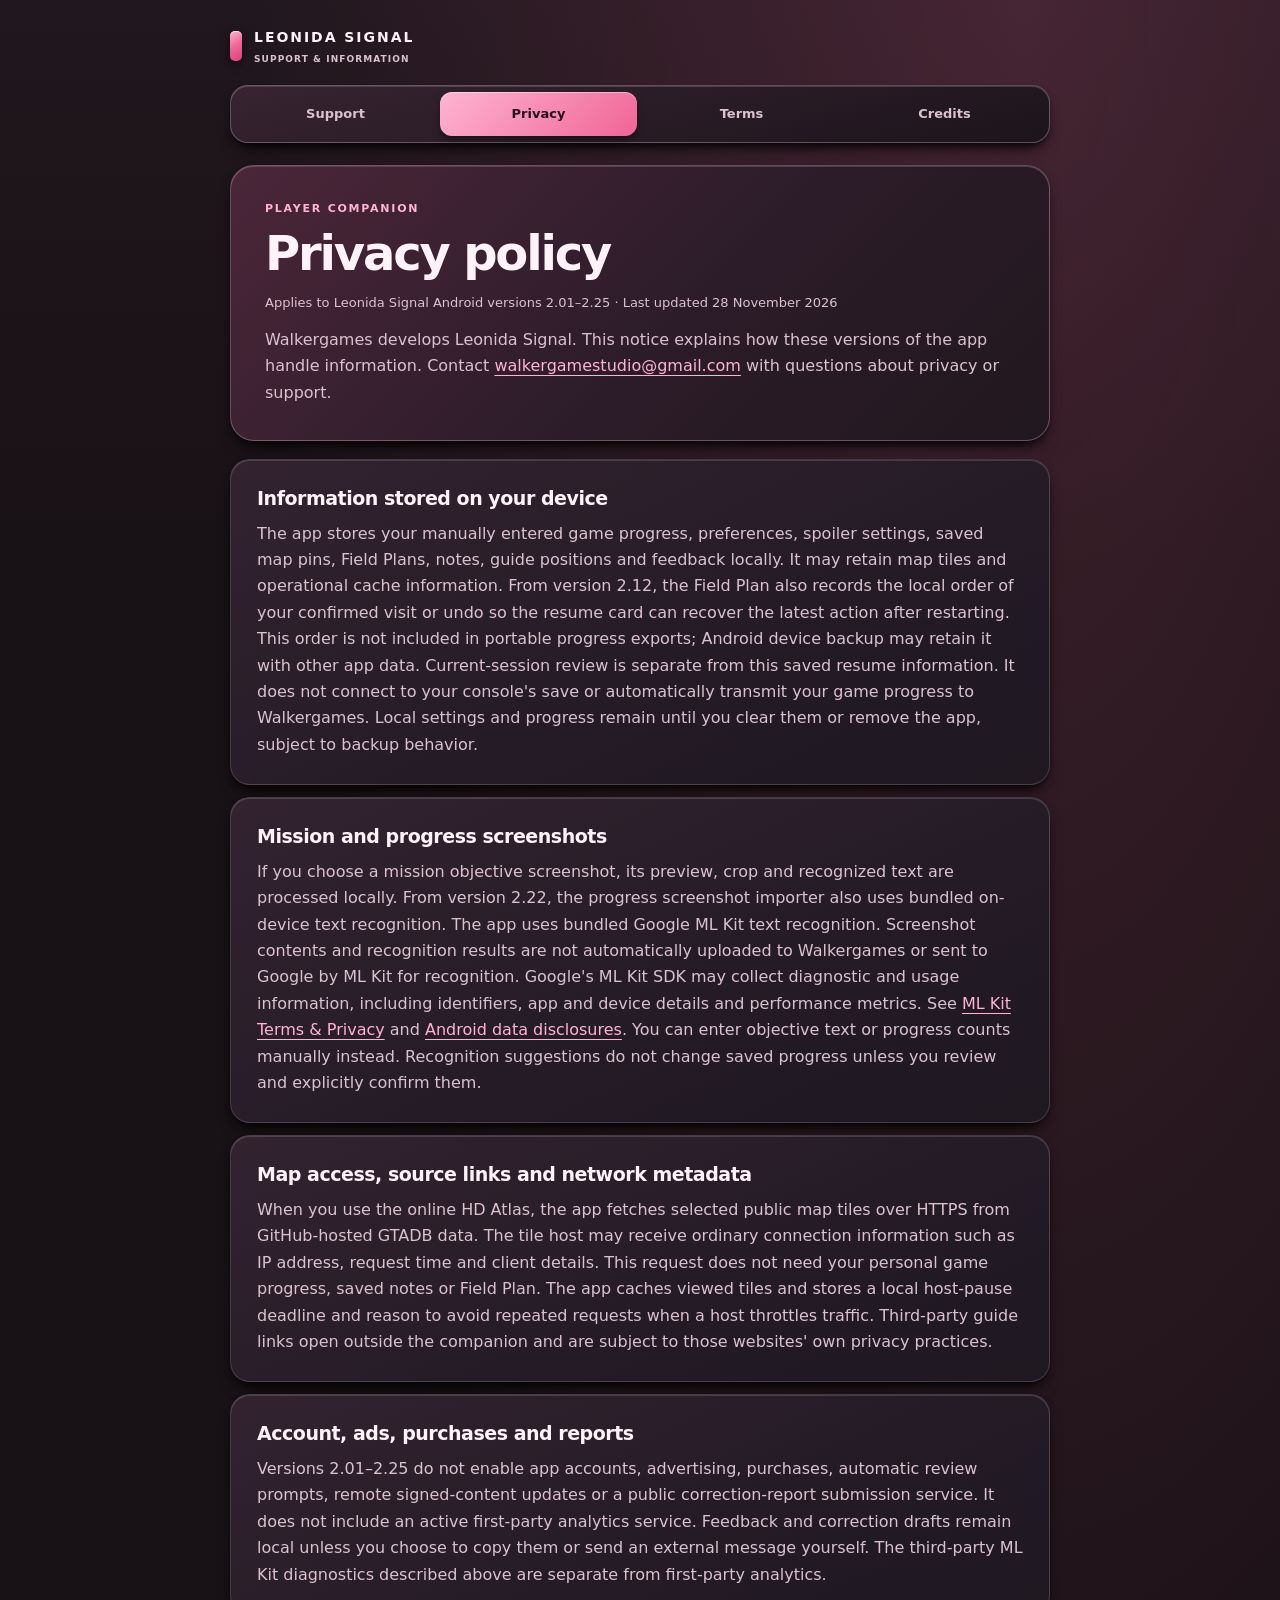
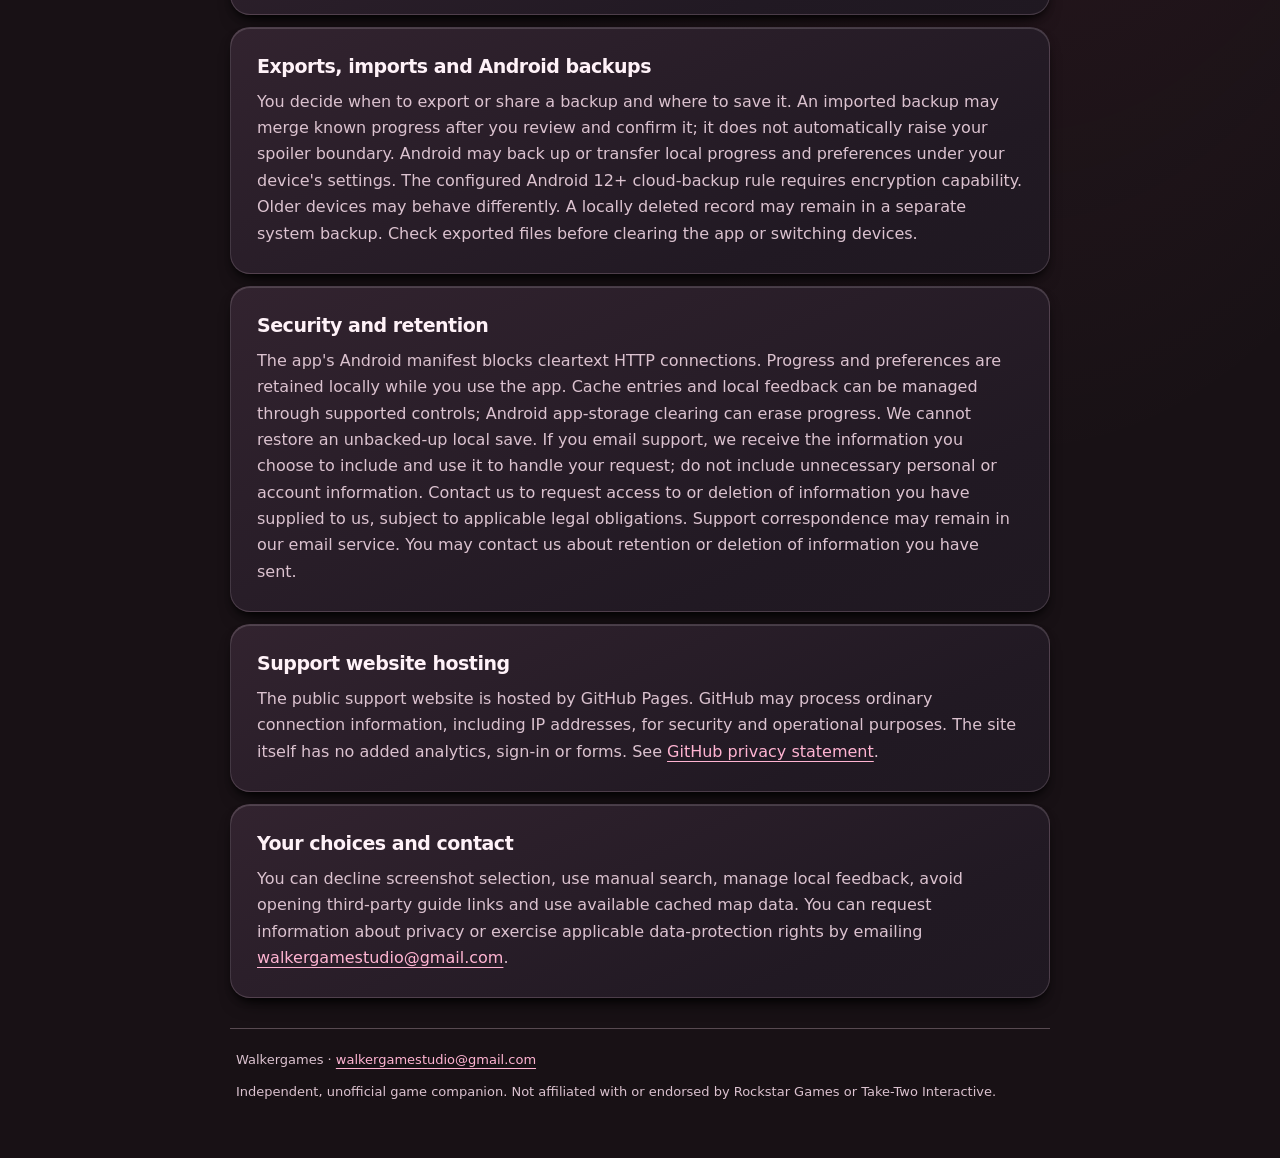
==== commit a4bc6d97: "Extend existing clean-build policy scope through Android 2.25" ====
--- a/privacy.html
+++ b/privacy.html
@@ -1,10 +1,10 @@
 <!doctype html>
-<html lang="en"><head><meta charset="utf-8"><meta name="viewport" content="width=device-width,initial-scale=1"><meta name="robots" content="noindex,follow"><meta name="theme-color" content="#181115"><meta name="color-scheme" content="dark"><meta http-equiv="Content-Security-Policy" content="default-src 'none'; style-src 'self'; base-uri 'none'; form-action 'none'"><title>Privacy policy | Leonida Signal</title><link rel="stylesheet" href="style.css"></head><body><a class="skip" href="#content">Skip to content</a><main id="content"><header><div class="brand"><span>LEONIDA SIGNAL<small>SUPPORT &amp; INFORMATION</small></span></div><nav aria-label="Support pages"><a href="index.html">Support</a><a href="privacy.html" aria-current="page">Privacy</a><a href="terms.html">Terms</a><a href="credits.html">Credits</a></nav></header><div class="intro"><p class="eyebrow">Player companion</p><h1>Privacy policy</h1><p class="meta">Applies to Leonida Signal Android versions 2.01–2.23 · Last updated 28 November 2026</p>
+<html lang="en"><head><meta charset="utf-8"><meta name="viewport" content="width=device-width,initial-scale=1"><meta name="robots" content="noindex,follow"><meta name="theme-color" content="#181115"><meta name="color-scheme" content="dark"><meta http-equiv="Content-Security-Policy" content="default-src 'none'; style-src 'self'; base-uri 'none'; form-action 'none'"><title>Privacy policy | Leonida Signal</title><link rel="stylesheet" href="style.css"></head><body><a class="skip" href="#content">Skip to content</a><main id="content"><header><div class="brand"><span>LEONIDA SIGNAL<small>SUPPORT &amp; INFORMATION</small></span></div><nav aria-label="Support pages"><a href="index.html">Support</a><a href="privacy.html" aria-current="page">Privacy</a><a href="terms.html">Terms</a><a href="credits.html">Credits</a></nav></header><div class="intro"><p class="eyebrow">Player companion</p><h1>Privacy policy</h1><p class="meta">Applies to Leonida Signal Android versions 2.01–2.25 · Last updated 28 November 2026</p>
 <p>Walkergames develops Leonida Signal. This notice explains how these versions of the app handle information. Contact <a href="mailto:walkergamestudio@gmail.com">walkergamestudio@gmail.com</a> with questions about privacy or support.</p>
 </div><section class="section"><h2>Information stored on your device</h2><p>The app stores your manually entered game progress, preferences, spoiler settings, saved map pins, Field Plans, notes, guide positions and feedback locally. It may retain map tiles and operational cache information. From version 2.12, the Field Plan also records the local order of your confirmed visit or undo so the resume card can recover the latest action after restarting. This order is not included in portable progress exports; Android device backup may retain it with other app data. Current-session review is separate from this saved resume information. It does not connect to your console's save or automatically transmit your game progress to Walkergames. Local settings and progress remain until you clear them or remove the app, subject to backup behavior.</p>
 </section><section class="section"><h2>Mission and progress screenshots</h2><p>If you choose a mission objective screenshot, its preview, crop and recognized text are processed locally. From version 2.22, the progress screenshot importer also uses bundled on-device text recognition. The app uses bundled Google ML Kit text recognition. Screenshot contents and recognition results are not automatically uploaded to Walkergames or sent to Google by ML Kit for recognition. Google's ML Kit SDK may collect diagnostic and usage information, including identifiers, app and device details and performance metrics. See <a href="https://developers.google.com/ml-kit/terms">ML Kit Terms &amp; Privacy</a> and <a href="https://developers.google.com/ml-kit/android-data-disclosure">Android data disclosures</a>. You can enter objective text or progress counts manually instead. Recognition suggestions do not change saved progress unless you review and explicitly confirm them.</p>
 </section><section class="section"><h2>Map access, source links and network metadata</h2><p>When you use the online HD Atlas, the app fetches selected public map tiles over HTTPS from GitHub-hosted GTADB data. The tile host may receive ordinary connection information such as IP address, request time and client details. This request does not need your personal game progress, saved notes or Field Plan. The app caches viewed tiles and stores a local host-pause deadline and reason to avoid repeated requests when a host throttles traffic. Third-party guide links open outside the companion and are subject to those websites' own privacy practices.</p>
-</section><section class="section"><h2>Account, ads, purchases and reports</h2><p>Versions 2.01–2.23 do not enable app accounts, advertising, purchases, automatic review prompts, remote signed-content updates or a public correction-report submission service. It does not include an active first-party analytics service. Feedback and correction drafts remain local unless you choose to copy them or send an external message yourself. The third-party ML Kit diagnostics described above are separate from first-party analytics.</p>
+</section><section class="section"><h2>Account, ads, purchases and reports</h2><p>Versions 2.01–2.25 do not enable app accounts, advertising, purchases, automatic review prompts, remote signed-content updates or a public correction-report submission service. It does not include an active first-party analytics service. Feedback and correction drafts remain local unless you choose to copy them or send an external message yourself. The third-party ML Kit diagnostics described above are separate from first-party analytics.</p>
 </section><section class="section"><h2>Exports, imports and Android backups</h2><p>You decide when to export or share a backup and where to save it. An imported backup may merge known progress after you review and confirm it; it does not automatically raise your spoiler boundary. Android may back up or transfer local progress and preferences under your device's settings. The configured Android 12+ cloud-backup rule requires encryption capability. Older devices may behave differently. A locally deleted record may remain in a separate system backup. Check exported files before clearing the app or switching devices.</p>
 </section><section class="section"><h2>Security and retention</h2><p>The app's Android manifest blocks cleartext HTTP connections. Progress and preferences are retained locally while you use the app. Cache entries and local feedback can be managed through supported controls; Android app-storage clearing can erase progress. We cannot restore an unbacked-up local save. If you email support, we receive the information you choose to include and use it to handle your request; do not include unnecessary personal or account information. Contact us to request access to or deletion of information you have supplied to us, subject to applicable legal obligations. Support correspondence may remain in our email service. You may contact us about retention or deletion of information you have sent.</p>
 </section><section class="section"><h2>Support website hosting</h2><p>The public support website is hosted by GitHub Pages. GitHub may process ordinary connection information, including IP addresses, for security and operational purposes. The site itself has no added analytics, sign-in or forms. See <a href="https://docs.github.com/en/site-policy/privacy-policies/github-general-privacy-statement">GitHub privacy statement</a>.</p></section><section class="section"><h2>Your choices and contact</h2><p>You can decline screenshot selection, use manual search, manage local feedback, avoid opening third-party guide links and use available cached map data. You can request information about privacy or exercise applicable data-protection rights by emailing <a href="mailto:walkergamestudio@gmail.com">walkergamestudio@gmail.com</a>.</p></section><footer>Walkergames · <a href="mailto:walkergamestudio@gmail.com">walkergamestudio@gmail.com</a><p>Independent, unofficial game companion. Not affiliated with or endorsed by Rockstar Games or Take-Two Interactive.</p></footer></main></body></html>
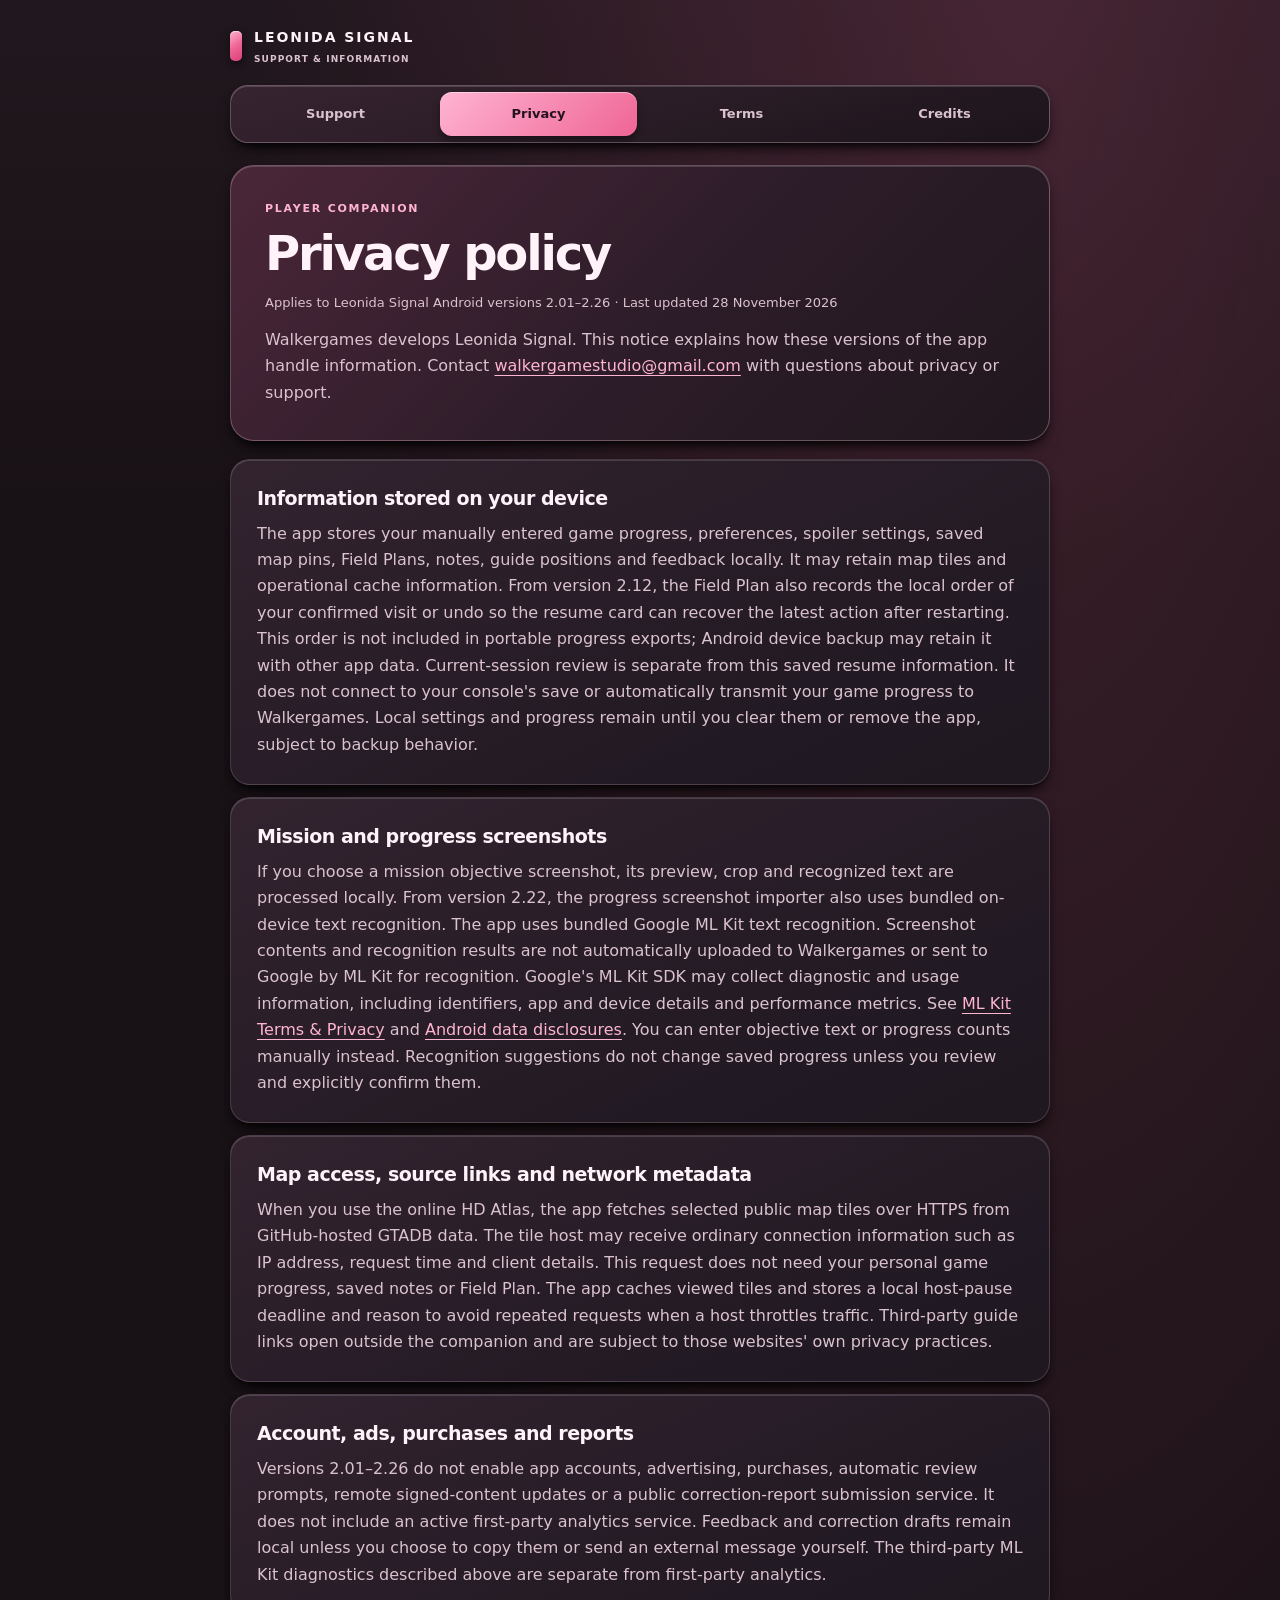
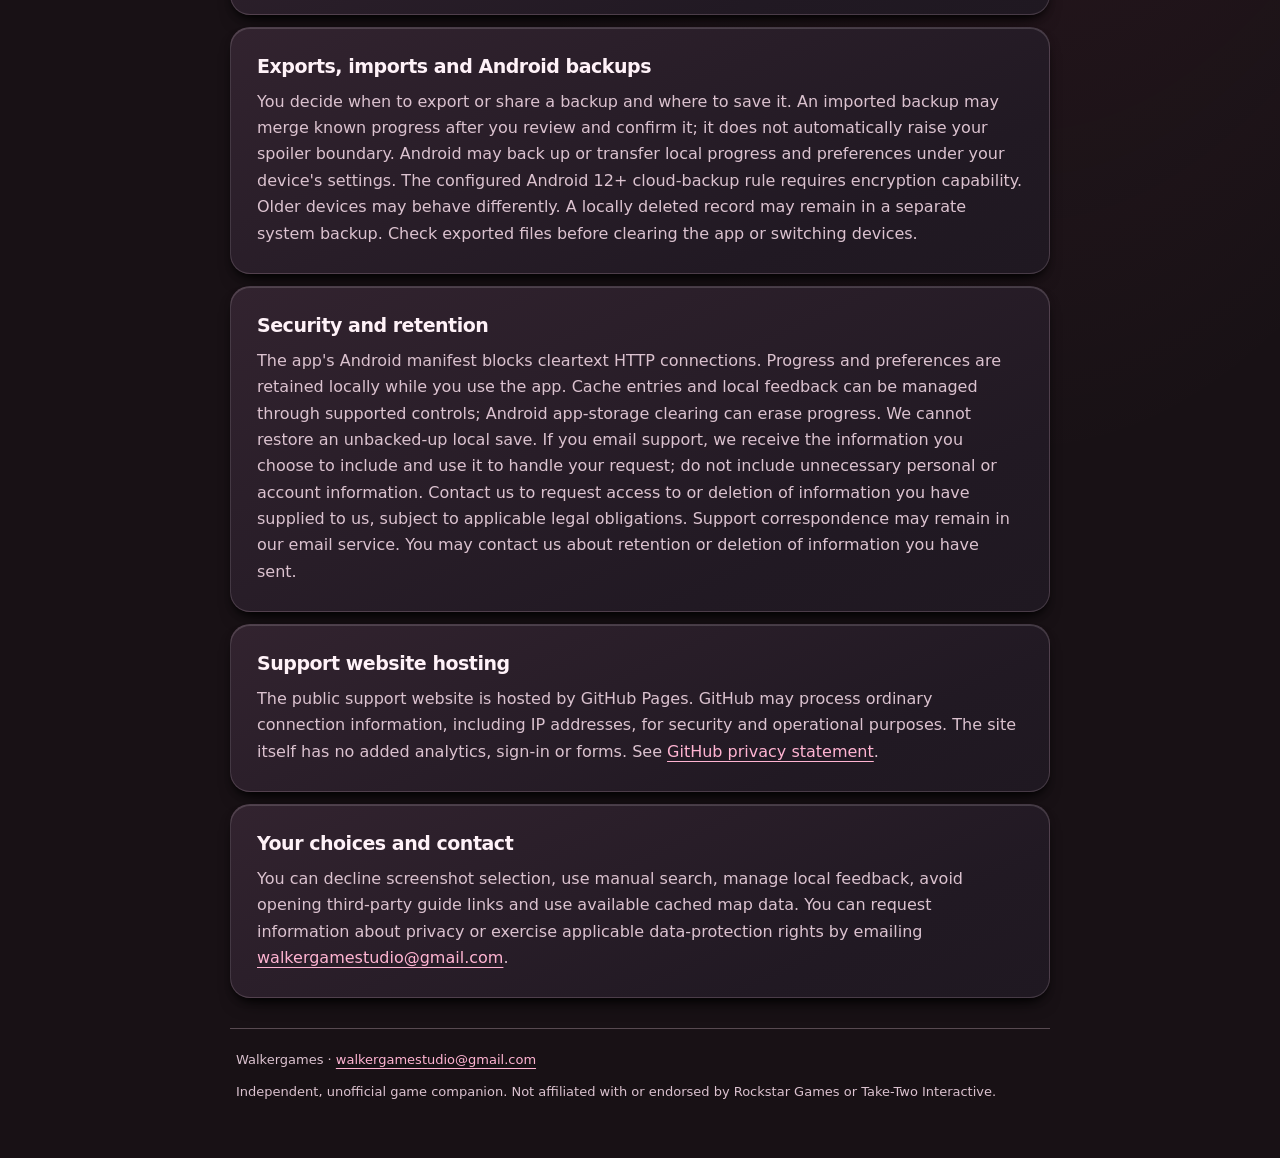
==== commit 6b9c1e95: "Extend clean Android policy version coverage to 2.26" ====
--- a/privacy.html
+++ b/privacy.html
@@ -1,10 +1,10 @@
 <!doctype html>
-<html lang="en"><head><meta charset="utf-8"><meta name="viewport" content="width=device-width,initial-scale=1"><meta name="robots" content="noindex,follow"><meta name="theme-color" content="#181115"><meta name="color-scheme" content="dark"><meta http-equiv="Content-Security-Policy" content="default-src 'none'; style-src 'self'; base-uri 'none'; form-action 'none'"><title>Privacy policy | Leonida Signal</title><link rel="stylesheet" href="style.css"></head><body><a class="skip" href="#content">Skip to content</a><main id="content"><header><div class="brand"><span>LEONIDA SIGNAL<small>SUPPORT &amp; INFORMATION</small></span></div><nav aria-label="Support pages"><a href="index.html">Support</a><a href="privacy.html" aria-current="page">Privacy</a><a href="terms.html">Terms</a><a href="credits.html">Credits</a></nav></header><div class="intro"><p class="eyebrow">Player companion</p><h1>Privacy policy</h1><p class="meta">Applies to Leonida Signal Android versions 2.01–2.25 · Last updated 28 November 2026</p>
+<html lang="en"><head><meta charset="utf-8"><meta name="viewport" content="width=device-width,initial-scale=1"><meta name="robots" content="noindex,follow"><meta name="theme-color" content="#181115"><meta name="color-scheme" content="dark"><meta http-equiv="Content-Security-Policy" content="default-src 'none'; style-src 'self'; base-uri 'none'; form-action 'none'"><title>Privacy policy | Leonida Signal</title><link rel="stylesheet" href="style.css"></head><body><a class="skip" href="#content">Skip to content</a><main id="content"><header><div class="brand"><span>LEONIDA SIGNAL<small>SUPPORT &amp; INFORMATION</small></span></div><nav aria-label="Support pages"><a href="index.html">Support</a><a href="privacy.html" aria-current="page">Privacy</a><a href="terms.html">Terms</a><a href="credits.html">Credits</a></nav></header><div class="intro"><p class="eyebrow">Player companion</p><h1>Privacy policy</h1><p class="meta">Applies to Leonida Signal Android versions 2.01–2.26 · Last updated 28 November 2026</p>
 <p>Walkergames develops Leonida Signal. This notice explains how these versions of the app handle information. Contact <a href="mailto:walkergamestudio@gmail.com">walkergamestudio@gmail.com</a> with questions about privacy or support.</p>
 </div><section class="section"><h2>Information stored on your device</h2><p>The app stores your manually entered game progress, preferences, spoiler settings, saved map pins, Field Plans, notes, guide positions and feedback locally. It may retain map tiles and operational cache information. From version 2.12, the Field Plan also records the local order of your confirmed visit or undo so the resume card can recover the latest action after restarting. This order is not included in portable progress exports; Android device backup may retain it with other app data. Current-session review is separate from this saved resume information. It does not connect to your console's save or automatically transmit your game progress to Walkergames. Local settings and progress remain until you clear them or remove the app, subject to backup behavior.</p>
 </section><section class="section"><h2>Mission and progress screenshots</h2><p>If you choose a mission objective screenshot, its preview, crop and recognized text are processed locally. From version 2.22, the progress screenshot importer also uses bundled on-device text recognition. The app uses bundled Google ML Kit text recognition. Screenshot contents and recognition results are not automatically uploaded to Walkergames or sent to Google by ML Kit for recognition. Google's ML Kit SDK may collect diagnostic and usage information, including identifiers, app and device details and performance metrics. See <a href="https://developers.google.com/ml-kit/terms">ML Kit Terms &amp; Privacy</a> and <a href="https://developers.google.com/ml-kit/android-data-disclosure">Android data disclosures</a>. You can enter objective text or progress counts manually instead. Recognition suggestions do not change saved progress unless you review and explicitly confirm them.</p>
 </section><section class="section"><h2>Map access, source links and network metadata</h2><p>When you use the online HD Atlas, the app fetches selected public map tiles over HTTPS from GitHub-hosted GTADB data. The tile host may receive ordinary connection information such as IP address, request time and client details. This request does not need your personal game progress, saved notes or Field Plan. The app caches viewed tiles and stores a local host-pause deadline and reason to avoid repeated requests when a host throttles traffic. Third-party guide links open outside the companion and are subject to those websites' own privacy practices.</p>
-</section><section class="section"><h2>Account, ads, purchases and reports</h2><p>Versions 2.01–2.25 do not enable app accounts, advertising, purchases, automatic review prompts, remote signed-content updates or a public correction-report submission service. It does not include an active first-party analytics service. Feedback and correction drafts remain local unless you choose to copy them or send an external message yourself. The third-party ML Kit diagnostics described above are separate from first-party analytics.</p>
+</section><section class="section"><h2>Account, ads, purchases and reports</h2><p>Versions 2.01–2.26 do not enable app accounts, advertising, purchases, automatic review prompts, remote signed-content updates or a public correction-report submission service. It does not include an active first-party analytics service. Feedback and correction drafts remain local unless you choose to copy them or send an external message yourself. The third-party ML Kit diagnostics described above are separate from first-party analytics.</p>
 </section><section class="section"><h2>Exports, imports and Android backups</h2><p>You decide when to export or share a backup and where to save it. An imported backup may merge known progress after you review and confirm it; it does not automatically raise your spoiler boundary. Android may back up or transfer local progress and preferences under your device's settings. The configured Android 12+ cloud-backup rule requires encryption capability. Older devices may behave differently. A locally deleted record may remain in a separate system backup. Check exported files before clearing the app or switching devices.</p>
 </section><section class="section"><h2>Security and retention</h2><p>The app's Android manifest blocks cleartext HTTP connections. Progress and preferences are retained locally while you use the app. Cache entries and local feedback can be managed through supported controls; Android app-storage clearing can erase progress. We cannot restore an unbacked-up local save. If you email support, we receive the information you choose to include and use it to handle your request; do not include unnecessary personal or account information. Contact us to request access to or deletion of information you have supplied to us, subject to applicable legal obligations. Support correspondence may remain in our email service. You may contact us about retention or deletion of information you have sent.</p>
 </section><section class="section"><h2>Support website hosting</h2><p>The public support website is hosted by GitHub Pages. GitHub may process ordinary connection information, including IP addresses, for security and operational purposes. The site itself has no added analytics, sign-in or forms. See <a href="https://docs.github.com/en/site-policy/privacy-policies/github-general-privacy-statement">GitHub privacy statement</a>.</p></section><section class="section"><h2>Your choices and contact</h2><p>You can decline screenshot selection, use manual search, manage local feedback, avoid opening third-party guide links and use available cached map data. You can request information about privacy or exercise applicable data-protection rights by emailing <a href="mailto:walkergamestudio@gmail.com">walkergamestudio@gmail.com</a>.</p></section><footer>Walkergames · <a href="mailto:walkergamestudio@gmail.com">walkergamestudio@gmail.com</a><p>Independent, unofficial game companion. Not affiliated with or endorsed by Rockstar Games or Take-Two Interactive.</p></footer></main></body></html>
